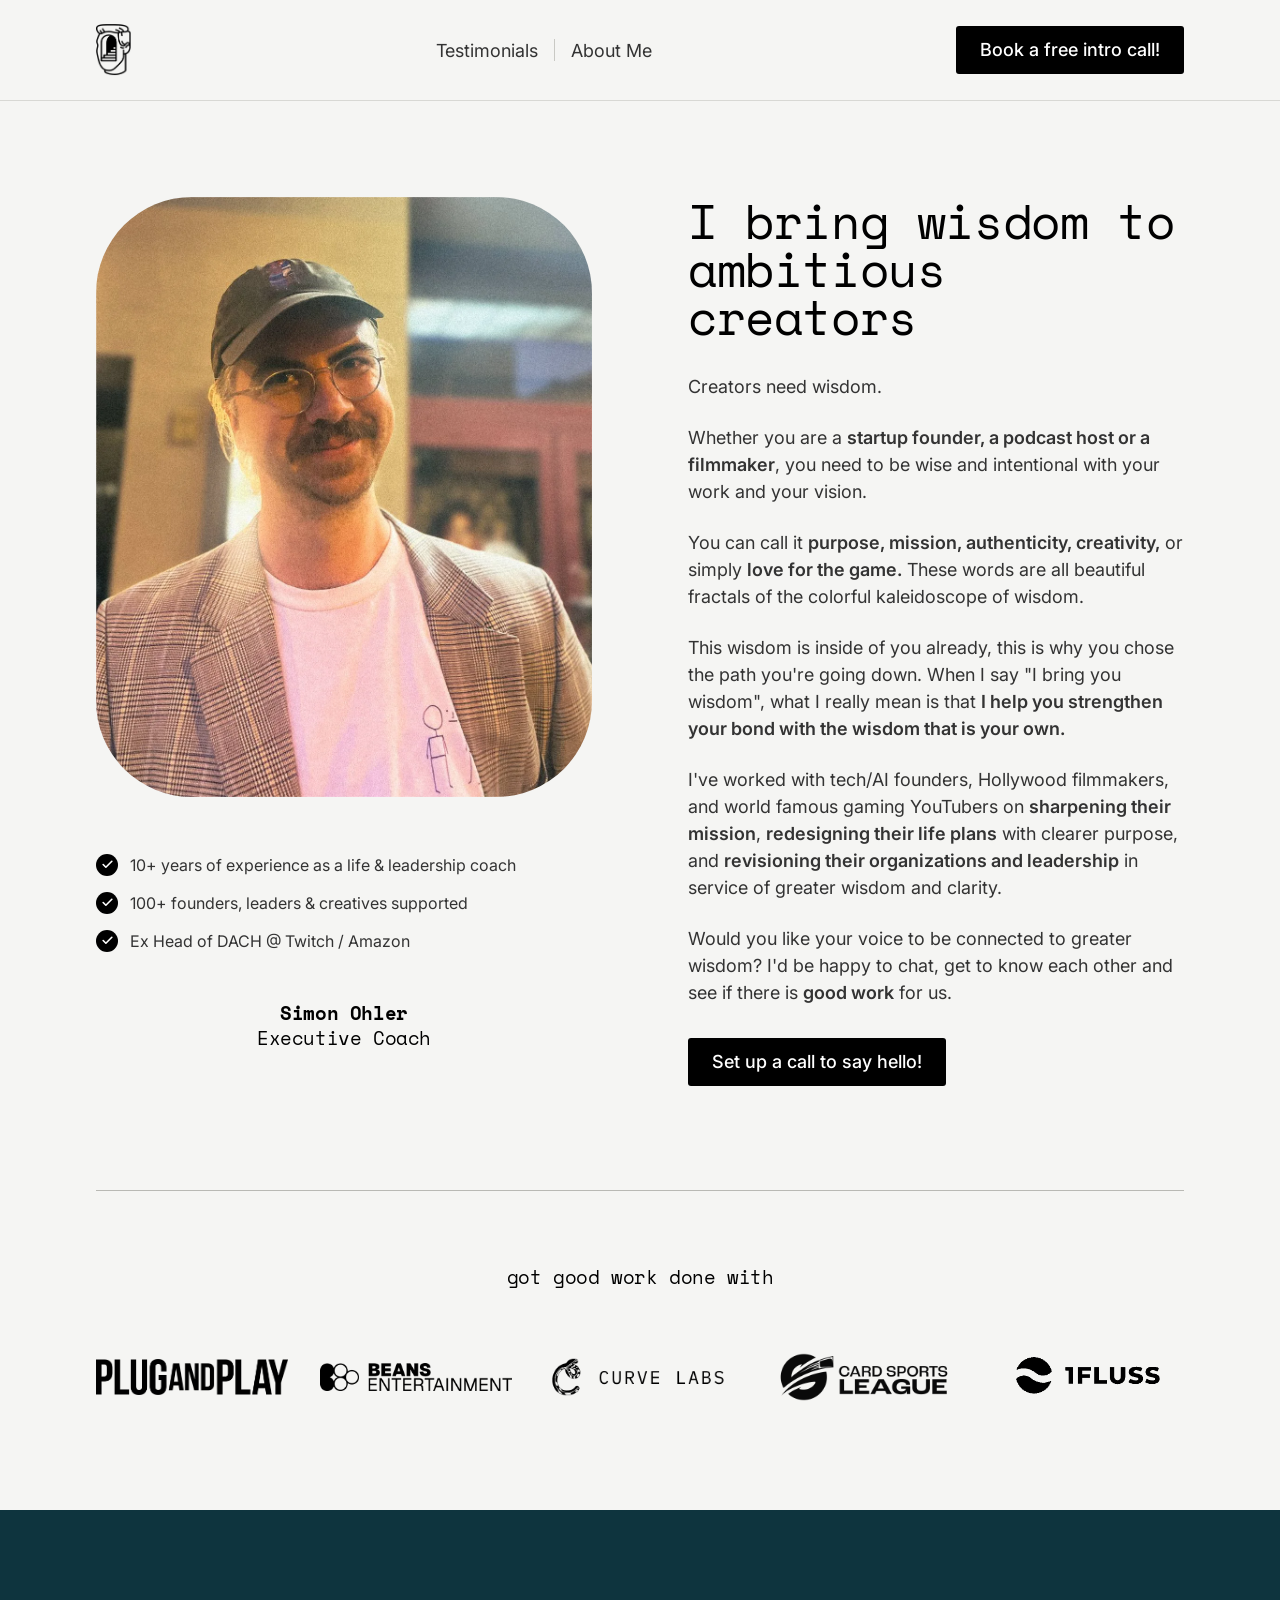
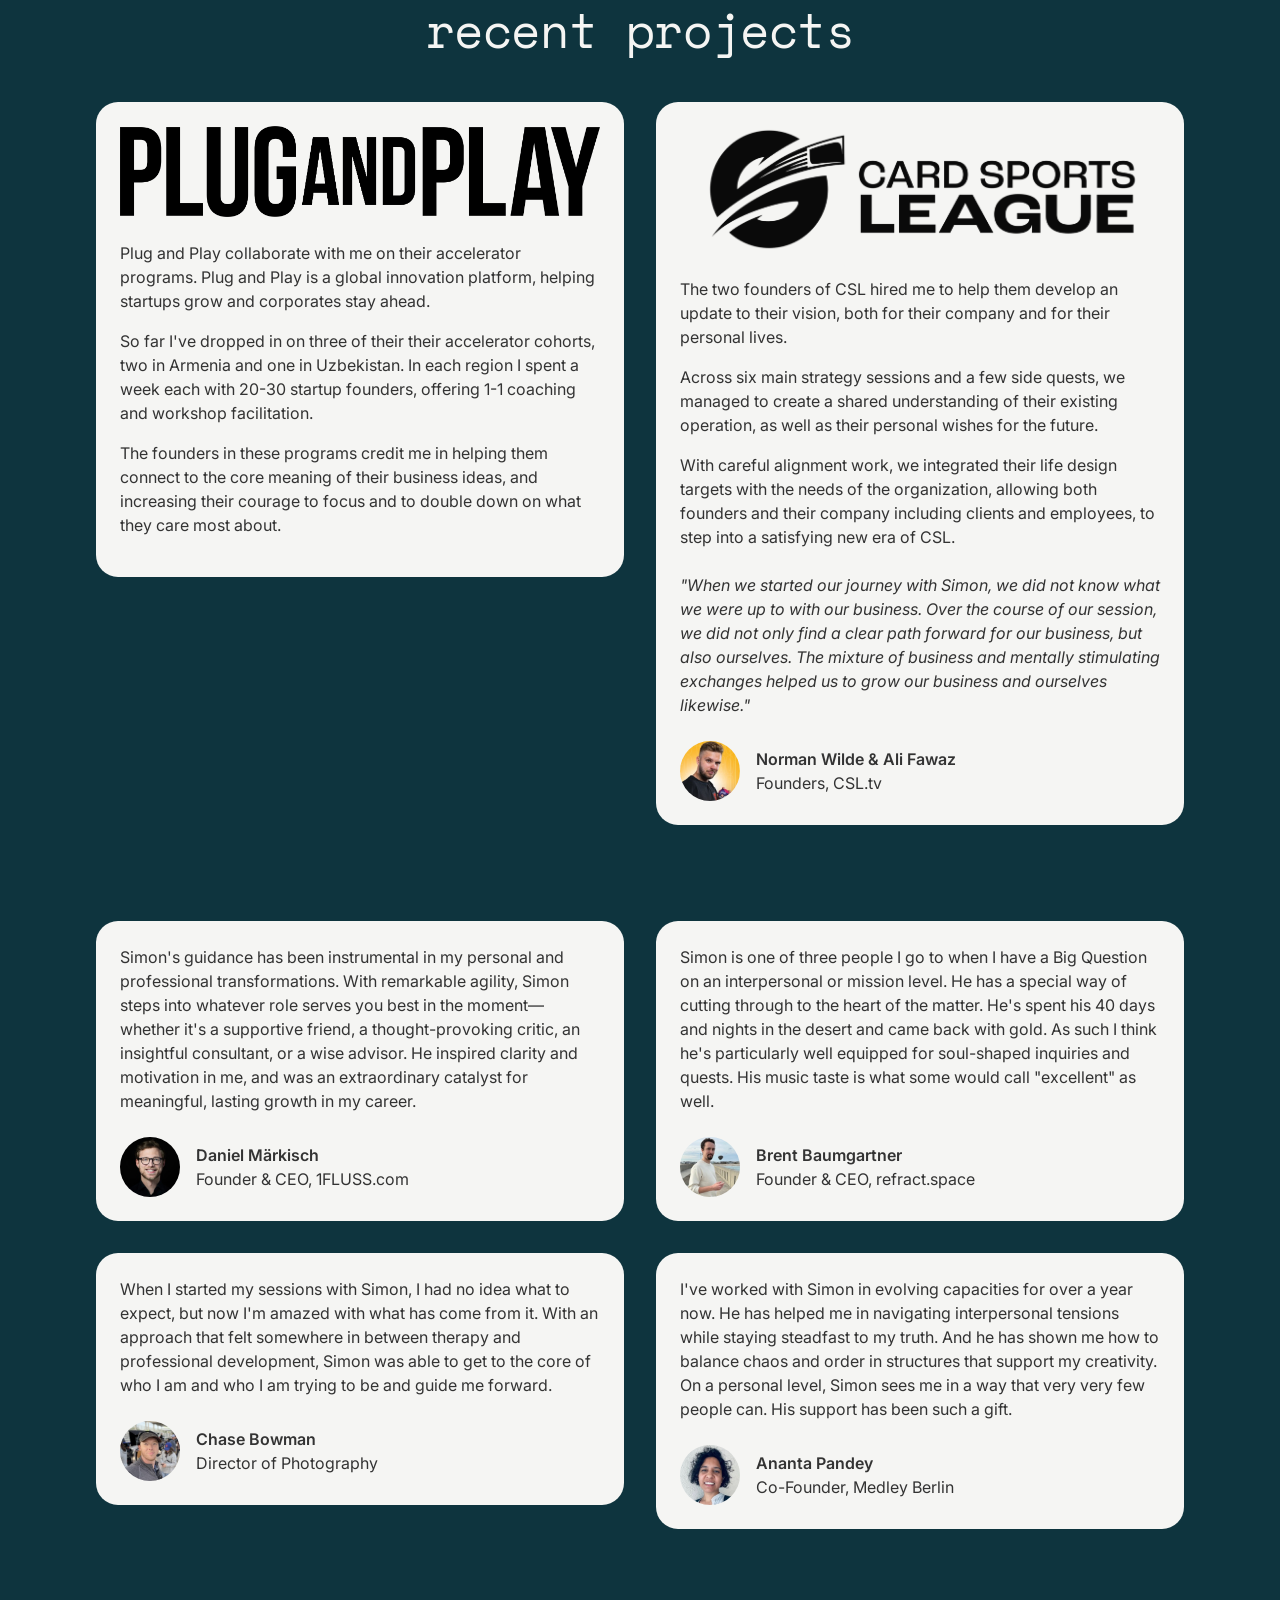
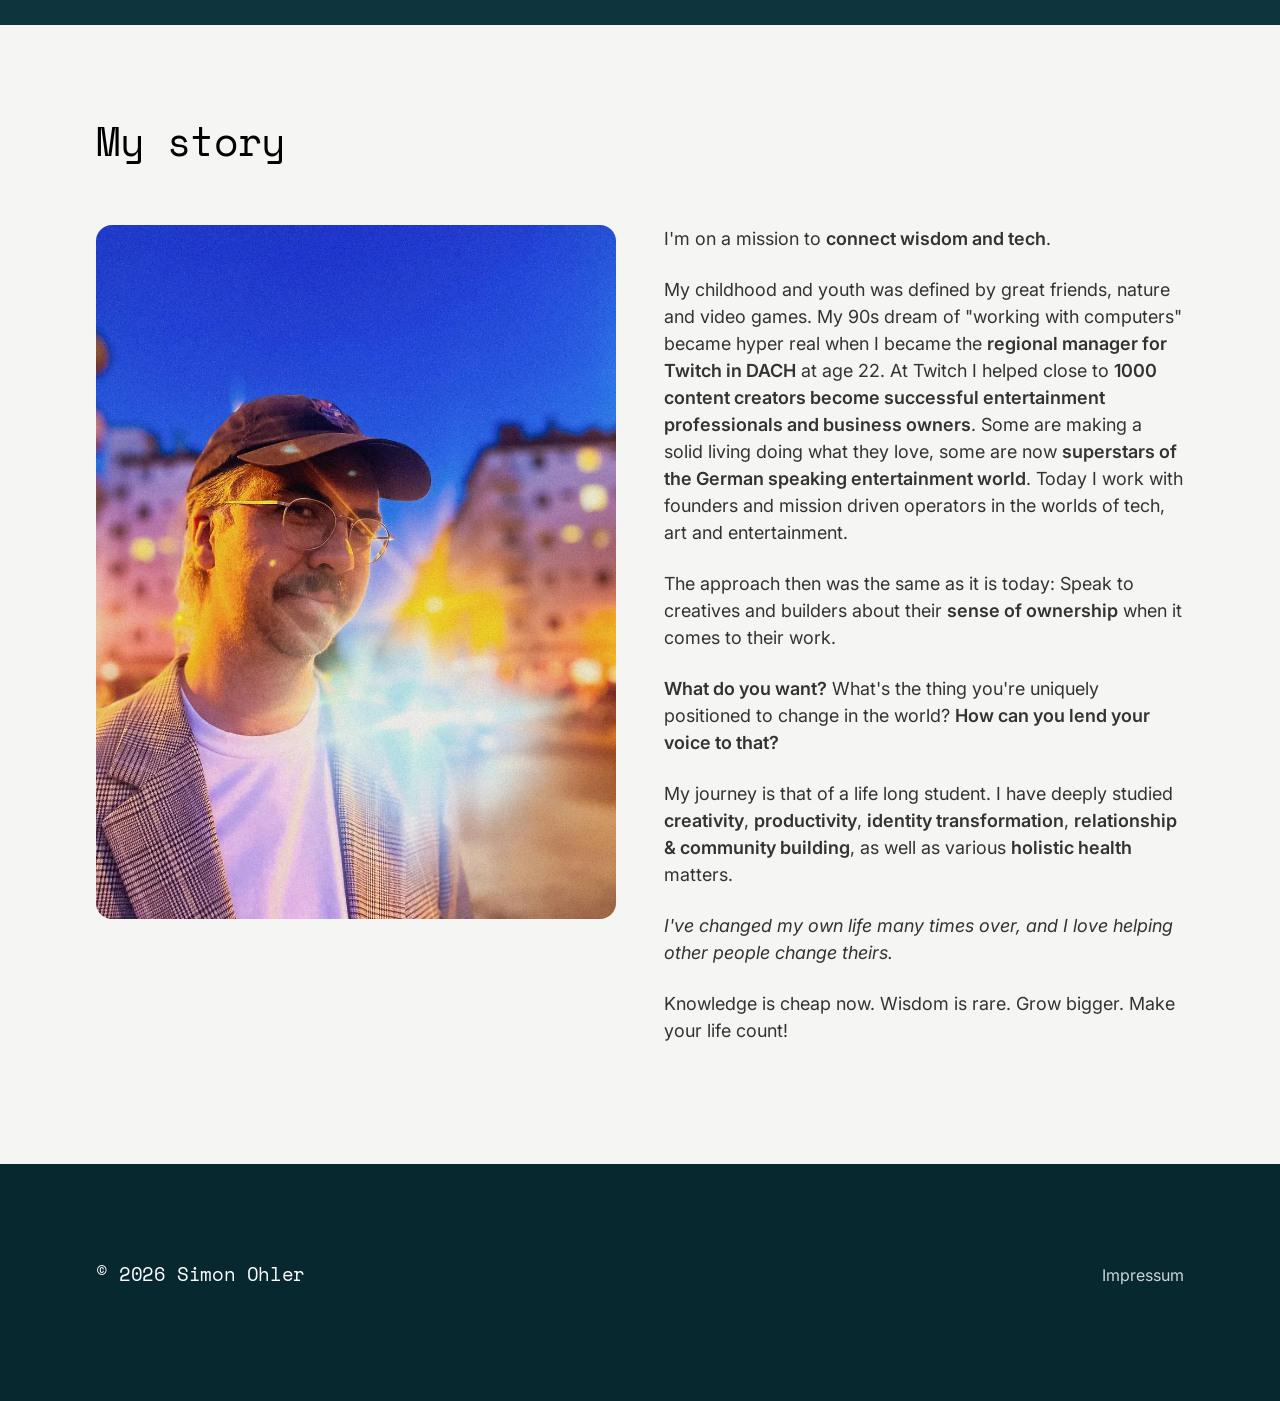
==== index.html @ 484db674 "Add Impressum page and subpage structure Impressum at /impressum/ with placeholders for the details " ====
<!DOCTYPE html>
<html lang="en">
<head>
<meta charset="utf-8">
<meta name="viewport" content="width=device-width, initial-scale=1">
<title>Simon Ohler — Executive Coach</title>
<meta name="description" content="I bring wisdom to ambitious creators. Executive coaching for founders, leaders and creatives.">
<link rel="icon" type="image/png" href="assets/favicon.png">
<meta property="og:type" content="website">
<meta property="og:url" content="https://ohler.coach">
<meta property="og:title" content="Simon Ohler — Executive Coach">
<meta property="og:description" content="I bring wisdom to ambitious creators.">
<meta property="og:image" content="https://ohler.coach/assets/hero-simon.webp">
<link rel="preconnect" href="https://fonts.googleapis.com">
<link rel="preconnect" href="https://fonts.gstatic.com" crossorigin>
<link href="https://fonts.googleapis.com/css2?family=Inter:wght@400;500;600&family=Space+Mono:wght@400;700&display=swap" rel="stylesheet">
<link rel="stylesheet" href="styles.css">
</head>
<body>

<header class="nav">
  <div class="container nav-inner">
    <a class="nav-logo" href="#top"><img src="assets/logo.png" alt="Simon Ohler"></a>
    <nav class="nav-links">
      <a href="#testimonials">Testimonials</a>
      <span class="nav-sep"></span>
      <a href="#about">About Me</a>
    </nav>
    <a class="btn" href="https://cal.com/simonohler/hello">Book a free intro call!</a>
  </div>
</header>

<main id="top">

  <!-- HERO -->
  <section class="hero">
    <div class="container hero-grid">

      <div class="hero-left">
        <img class="hero-portrait" src="assets/hero-simon.webp" alt="Simon Ohler" width="496" height="600">
        <ul class="checklist">
          <li>10+ years of experience as a life &amp; leadership coach</li>
          <li>100+ founders, leaders &amp; creatives supported</li>
          <li>Ex Head of DACH @ Twitch / Amazon</li>
        </ul>
        <p class="hero-name"><strong>Simon Ohler</strong><br>Executive Coach</p>
      </div>

      <div class="hero-right">
        <h1>I bring wisdom to ambitious creators</h1>
        <p>Creators need wisdom.</p>
        <p>Whether you are a <strong>startup founder, a podcast host or a filmmaker</strong>, you need to be wise and intentional with your work and your vision.</p>
        <p>You can call it <strong>purpose, mission, authenticity, creativity,</strong> or simply <strong>love for the game.</strong> These words are all beautiful fractals of the colorful kaleidoscope of wisdom.</p>
        <p>This wisdom is inside of you already, this is why you chose the path you're going down. When I say "I bring you wisdom", what I really mean is that <strong>I help you strengthen your bond with the wisdom that is your own.</strong></p>
        <p>I've worked with tech/AI founders, Hollywood filmmakers, and world famous gaming YouTubers on <strong>sharpening their mission</strong>, <strong>redesigning their life plans</strong> with clearer purpose, and <strong>revisioning their organizations and leadership</strong> in service of greater wisdom and clarity.</p>
        <p>Would you like your voice to be connected to greater wisdom? I'd be happy to chat, get to know each other and see if there is <strong>good work</strong> for us.</p>
        <p class="hero-cta"><a class="btn" href="https://cal.com/simonohler/hello">Set up a call to say hello!</a></p>
      </div>

    </div>
  </section>

  <!-- CLIENT LOGOS -->
  <section class="logos">
    <div class="container">
      <hr class="rule">
      <p class="logos-label">got good work done with</p>
      <div class="logo-row">
        <a href="https://www.plugandplaytechcenter.com/"><img src="assets/logo-plugandplay.png" alt="Plug and Play"></a>
        <a href="https://beans.de/"><img src="assets/logo-beans.png" alt="Beans Entertainment"></a>
        <a href="https://www.curvelabs.eu/"><img src="assets/logo-curvelabs.png" alt="Curve Labs"></a>
        <a href="https://www.csl.tv/"><img src="assets/logo-csl.png" alt="Card Sports League"></a>
        <a href="https://www.1fluss.com/"><img src="assets/logo-1fluss.png" alt="1FLUSS"></a>
      </div>
    </div>
  </section>

  <!-- RECENT PROJECTS -->
  <section class="dark projects">
    <div class="container">
      <h2 class="dark-heading">recent projects</h2>
      <div class="grid-2">

        <article class="card">
          <img class="card-logo" src="assets/logo-plugandplay.png" alt="Plug and Play">
          <p>Plug and Play collaborate with me on their accelerator programs. Plug and Play is a global innovation platform, helping startups grow and corporates stay ahead.</p>
          <p>So far I've dropped in on three of their their accelerator cohorts, two in Armenia and one in Uzbekistan. In each region I spent a week each with 20-30 startup founders, offering 1-1 coaching and workshop facilitation.</p>
          <p>The founders in these programs credit me in helping them connect to the core meaning of their business ideas, and increasing their courage to focus and to double down on what they care most about.</p>
        </article>

        <article class="card">
          <img class="card-logo" src="assets/project-csl.png" alt="Card Sports League">
          <p>The two founders of CSL hired me to help them develop an update to their vision, both for their company and for their personal lives.</p>
          <p>Across six main strategy sessions and a few side quests, we managed to create a shared understanding of their existing operation, as well as their personal wishes for the future.</p>
          <p>With careful alignment work, we integrated their life design targets with the needs of the organization, allowing both founders and their company including clients and employees, to step into a satisfying new era of CSL.</p>
          <p class="quote">"When we started our journey with Simon, we did not know what we were up to with our business. Over the course of our session, we did not only find a clear path forward for our business, but also ourselves. The mixture of business and mentally stimulating exchanges helped us to grow our business and ourselves likewise."</p>
          <div class="person">
            <img src="assets/avatar-csl.jpg" alt="">
            <p><strong>Norman Wilde &amp; Ali Fawaz</strong><br>Founders, CSL.tv</p>
          </div>
        </article>

      </div>
    </div>
  </section>

  <!-- TESTIMONIALS -->
  <section class="dark testimonials" id="testimonials">
    <div class="container">
      <div class="grid-2">

        <article class="card">
          <p>Simon's guidance has been instrumental in my personal and professional transformations. With remarkable agility, Simon steps into whatever role serves you best in the moment—whether it's a supportive friend, a thought-provoking critic, an insightful consultant, or a wise advisor. He inspired clarity and motivation in me, and was an extraordinary catalyst for meaningful, lasting growth in my career.</p>
          <div class="person">
            <img src="assets/avatar-daniel.jpg" alt="">
            <p><strong>Daniel Märkisch</strong><br>Founder &amp; CEO, 1FLUSS.com</p>
          </div>
        </article>

        <article class="card">
          <p>Simon is one of three people I go to when I have a Big Question on an interpersonal or mission level. He has a special way of cutting through to the heart of the matter. He's spent his 40 days and nights in the desert and came back with gold. As such I think he's particularly well equipped for soul-shaped inquiries and quests. His music taste is what some would call "excellent" as well.</p>
          <div class="person">
            <img src="assets/avatar-brent.jpg" alt="">
            <p><strong>Brent Baumgartner</strong><br>Founder &amp; CEO, refract.space</p>
          </div>
        </article>

        <article class="card">
          <p>When I started my sessions with Simon, I had no idea what to expect, but now I'm amazed with what has come from it. With an approach that felt somewhere in between therapy and professional development, Simon was able to get to the core of who I am and who I am trying to be and guide me forward.</p>
          <div class="person">
            <img src="assets/avatar-chase.jpg" alt="">
            <p><strong>Chase Bowman</strong><br>Director of Photography</p>
          </div>
        </article>

        <article class="card">
          <p>I've worked with Simon in evolving capacities for over a year now. He has helped me in navigating interpersonal tensions while staying steadfast to my truth. And he has shown me how to balance chaos and order in structures that support my creativity. On a personal level, Simon sees me in a way that very very few people can. His support has been such a gift.</p>
          <div class="person">
            <img src="assets/avatar-ananta.jpg" alt="">
            <p><strong>Ananta Pandey</strong><br>Co-Founder, Medley Berlin</p>
          </div>
        </article>

      </div>
    </div>
  </section>

  <!-- MY STORY -->
  <section class="story" id="about">
    <div class="container">
      <h2 class="story-heading">My story</h2>
      <div class="story-grid">
        <img class="story-img" src="assets/story-simon.webp" alt="Simon Ohler" width="520" height="693">
        <div class="story-text">
          <p>I'm on a mission to <strong>connect wisdom and tech</strong>.</p>
          <p>My childhood and youth was defined by great friends, nature and video games. My 90s dream of "working with computers" became hyper real when I became the <strong>regional manager for Twitch in DACH</strong> at age 22. At Twitch I helped close to <strong>1000 content creators become successful entertainment professionals and business owners</strong>. Some are making a solid living doing what they love, some are now <strong>superstars of the German speaking entertainment world</strong>. Today I work with founders and mission driven operators in the worlds of tech, art and entertainment.</p>
          <p>The approach then was the same as it is today: Speak to creatives and builders about their <strong>sense of ownership</strong> when it comes to their work.</p>
          <p><strong>What do you want?</strong> What's the thing you're uniquely positioned to change in the world? <strong>How can you lend your voice to that?</strong></p>
          <p>My journey is that of a life long student. I have deeply studied <strong>creativity</strong>, <strong>productivity</strong>, <strong>identity transformation</strong>, <strong>relationship &amp; community building</strong>, as well as various <strong>holistic health</strong> matters.</p>
          <p><em>I've changed my own life many times over, and I love helping other people change theirs.</em></p>
          <p>Knowledge is cheap now. Wisdom is rare. Grow bigger. Make your life count!</p>
        </div>
      </div>
    </div>
  </section>

</main>

<footer class="footer">
  <div class="container footer-inner">
    <p>© 2026 Simon Ohler</p>
    <nav class="footer-links">
      <a href="impressum/">Impressum</a>
    </nav>
  </div>
</footer>

</body>
</html>
---- styles.css ----
:root {
  --bg:        #f5f5f3;
  --dark:      #0e343e;
  --darker:    #082830;
  --ink:       #333333;
  --black:     #000000;
  --mono:      "Space Mono", ui-monospace, monospace;
  --sans:      Inter, ui-sans-serif, system-ui, sans-serif;
  --container: 1152px;
  --gutter:    32px;
}

*, *::before, *::after { box-sizing: border-box; }

html { scroll-behavior: smooth; }

body {
  margin: 0;
  background: var(--bg);
  color: var(--ink);
  font-family: var(--sans);
  font-size: 18px;
  line-height: 1.5;
  -webkit-font-smoothing: antialiased;
}

img { max-width: 100%; display: block; }
p { margin: 0 0 16px; }
p:last-child { margin-bottom: 0; }
strong { font-weight: 600; color: inherit; }

.container {
  max-width: var(--container);
  margin: 0 auto;
  padding: 0 var(--gutter);
}

/* ---------- buttons ---------- */

.btn {
  display: inline-flex;
  align-items: center;
  justify-content: center;
  min-height: 48px;
  padding: 2px 24px;
  background: var(--black);
  color: #fff;
  font-family: var(--sans);
  font-size: 18px;
  font-weight: 500;
  line-height: 1.2;
  text-decoration: none;
  border-radius: 3px;
  transition: opacity .15s ease;
}
.btn:hover { opacity: .85; }

/* ---------- nav ---------- */

.nav {
  background: var(--bg);
  border-bottom: 1px solid #d8d8d4;
}
.nav-inner {
  display: flex;
  align-items: center;
  justify-content: space-between;
  gap: 24px;
  padding-top: 24px;
  padding-bottom: 24px;
}
.nav-logo img { width: 35px; height: auto; }

.nav-links {
  display: flex;
  align-items: center;
  gap: 16px;
  margin-left: auto;
}
.nav-links a {
  color: var(--ink);
  font-size: 18px;
  text-decoration: none;
}
.nav-links a:hover { text-decoration: underline; }
.nav-sep {
  width: 1px;
  height: 22px;
  background: #c9c9c4;
}
.nav-inner > .btn { margin-left: auto; }

/* ---------- hero ---------- */

.hero { padding: 96px 0 80px; }

.hero-grid {
  display: grid;
  grid-template-columns: 1fr 1fr;
  gap: 96px;
  align-items: start;
}

.hero-portrait {
  width: 100%;
  max-width: 496px;
  height: auto;
  border-radius: 96px;
}

.checklist {
  list-style: none;
  margin: 56px 0 0;
  padding: 0;
}
.checklist li {
  position: relative;
  padding-left: 34px;
  margin-bottom: 14px;
  font-size: 16px;
  color: var(--ink);
}
.checklist li::before {
  content: "";
  position: absolute;
  left: 0;
  top: 1px;
  width: 22px;
  height: 22px;
  border-radius: 50%;
  background: var(--black) url("data:image/svg+xml;utf8,<svg xmlns='http://www.w3.org/2000/svg' viewBox='0 0 24 24' fill='none' stroke='white' stroke-width='3' stroke-linecap='round' stroke-linejoin='round'><polyline points='20 6 9 17 4 12'/></svg>") center / 13px no-repeat;
}

.hero-name {
  margin-top: 48px;
  text-align: center;
  font-family: var(--mono);
  font-size: 19px;
  letter-spacing: -0.4px;
  color: var(--black);
  line-height: 1.35;
}
.hero-name strong { font-weight: 700; }

.hero-right h1 {
  margin: 0 0 32px;
  font-family: var(--mono);
  font-weight: 400;
  font-size: 48px;
  line-height: 1;
  letter-spacing: -0.4px;
  color: var(--black);
}
.hero-right p { margin-bottom: 24px; }
.hero-cta { margin-top: 32px; }

/* ---------- client logos ---------- */

.logos { padding-bottom: 96px; }

.rule {
  border: 0;
  border-top: 1px solid #b9b9b4;
  margin: 0 0 72px;
}

.logos-label {
  text-align: center;
  font-family: var(--mono);
  font-size: 19px;
  letter-spacing: -0.4px;
  color: var(--black);
  margin-bottom: 48px;
}

.logo-row {
  display: flex;
  align-items: center;
  justify-content: space-between;
  gap: 32px;
  flex-wrap: wrap;
}
.logo-row a {
  flex: 1 1 0;
  max-width: 192px;
  display: flex;
  align-items: center;
  justify-content: center;
}
.logo-row img { width: 100%; height: auto; }

/* ---------- dark sections ---------- */

.dark { background: var(--dark); }
.projects { padding: 96px 0 48px; }
.testimonials { padding: 48px 0 96px; }

.dark-heading {
  margin: 0 0 48px;
  text-align: center;
  font-family: var(--mono);
  font-weight: 400;
  font-size: 48px;
  line-height: 1;
  letter-spacing: -0.4px;
  color: var(--bg);
}

.grid-2 {
  display: grid;
  grid-template-columns: 1fr 1fr;
  gap: 32px;
  align-items: start;
}

.card {
  background: var(--bg);
  border-radius: 22px;
  padding: 24px;
  font-size: 16px;
  color: var(--ink);
}
.card p { margin-bottom: 16px; }

.card-logo {
  width: 100%;
  height: auto;
  margin-bottom: 24px;
}

.quote {
  font-style: italic;
  margin-top: 24px;
}

.person {
  display: flex;
  align-items: center;
  gap: 16px;
  margin-top: 24px;
}
.person img {
  width: 60px;
  height: 60px;
  border-radius: 50%;
  object-fit: cover;
  flex: none;
}
.person p { margin: 0; font-size: 16px; line-height: 1.5; }

/* ---------- my story ---------- */

.story { padding: 96px 0; }

.story-heading {
  margin: 0 0 64px;
  font-family: var(--mono);
  font-weight: 400;
  font-size: 40px;
  line-height: 1;
  letter-spacing: -0.4px;
  color: var(--black);
}

.story-grid {
  display: grid;
  grid-template-columns: 1fr 1fr;
  gap: 48px;
  align-items: start;
}

.story-img {
  width: 100%;
  height: auto;
  border-radius: 16px;
}

.story-text p { margin-bottom: 24px; }

/* ---------- inner pages ---------- */

.page { padding: 96px 0 120px; }

.page-heading {
  margin: 0 0 48px;
  font-family: var(--mono);
  font-weight: 400;
  font-size: 40px;
  line-height: 1;
  letter-spacing: -0.4px;
  color: var(--black);
}

.prose { max-width: 720px; }
.prose h2 {
  margin: 48px 0 12px;
  font-family: var(--mono);
  font-weight: 700;
  font-size: 19px;
  letter-spacing: -0.4px;
  color: var(--black);
}
.prose p { margin-bottom: 16px; }
.prose a { color: var(--black); }

/* ---------- footer ---------- */

.footer {
  background: var(--darker);
  color: #fff;
  padding: 96px 0;
}
.footer p {
  font-family: var(--mono);
  font-size: 19px;
  letter-spacing: -0.4px;
}

.footer-inner {
  display: flex;
  align-items: baseline;
  justify-content: space-between;
  gap: 24px;
  flex-wrap: wrap;
}
.footer-links {
  display: flex;
  gap: 24px;
}
.footer-links a {
  color: #fff;
  font-size: 16px;
  text-decoration: none;
  opacity: .8;
}
.footer-links a:hover { opacity: 1; text-decoration: underline; }

/* ---------- responsive ---------- */

@media (max-width: 900px) {
  .hero-grid,
  .story-grid,
  .grid-2 { grid-template-columns: 1fr; gap: 48px; }

  .hero { padding: 56px 0; }
  .projects { padding: 64px 0 32px; }
  .testimonials { padding: 32px 0 64px; }
  .story { padding: 64px 0; }
  .logos { padding-bottom: 64px; }
  .footer { padding: 64px 0; }

  .hero-portrait { max-width: 440px; margin: 0 auto; }
  .story-img { max-width: 440px; margin: 0 auto; }
  .hero-right h1 { font-size: 40px; }
  .dark-heading { font-size: 36px; }
  .story-heading { font-size: 32px; margin-bottom: 40px; }
  .rule { margin-bottom: 48px; }

  .logo-row { justify-content: center; gap: 32px 40px; }
  .logo-row a { flex: 0 0 auto; width: 140px; }
}

@media (max-width: 620px) {
  :root { --gutter: 20px; }

  .nav-inner { flex-wrap: wrap; row-gap: 16px; }
  .nav-links { margin-left: 0; order: 3; }
  .nav-inner > .btn { width: auto; }

  .hero-right h1 { font-size: 32px; }
  .hero-portrait { border-radius: 48px; }
}
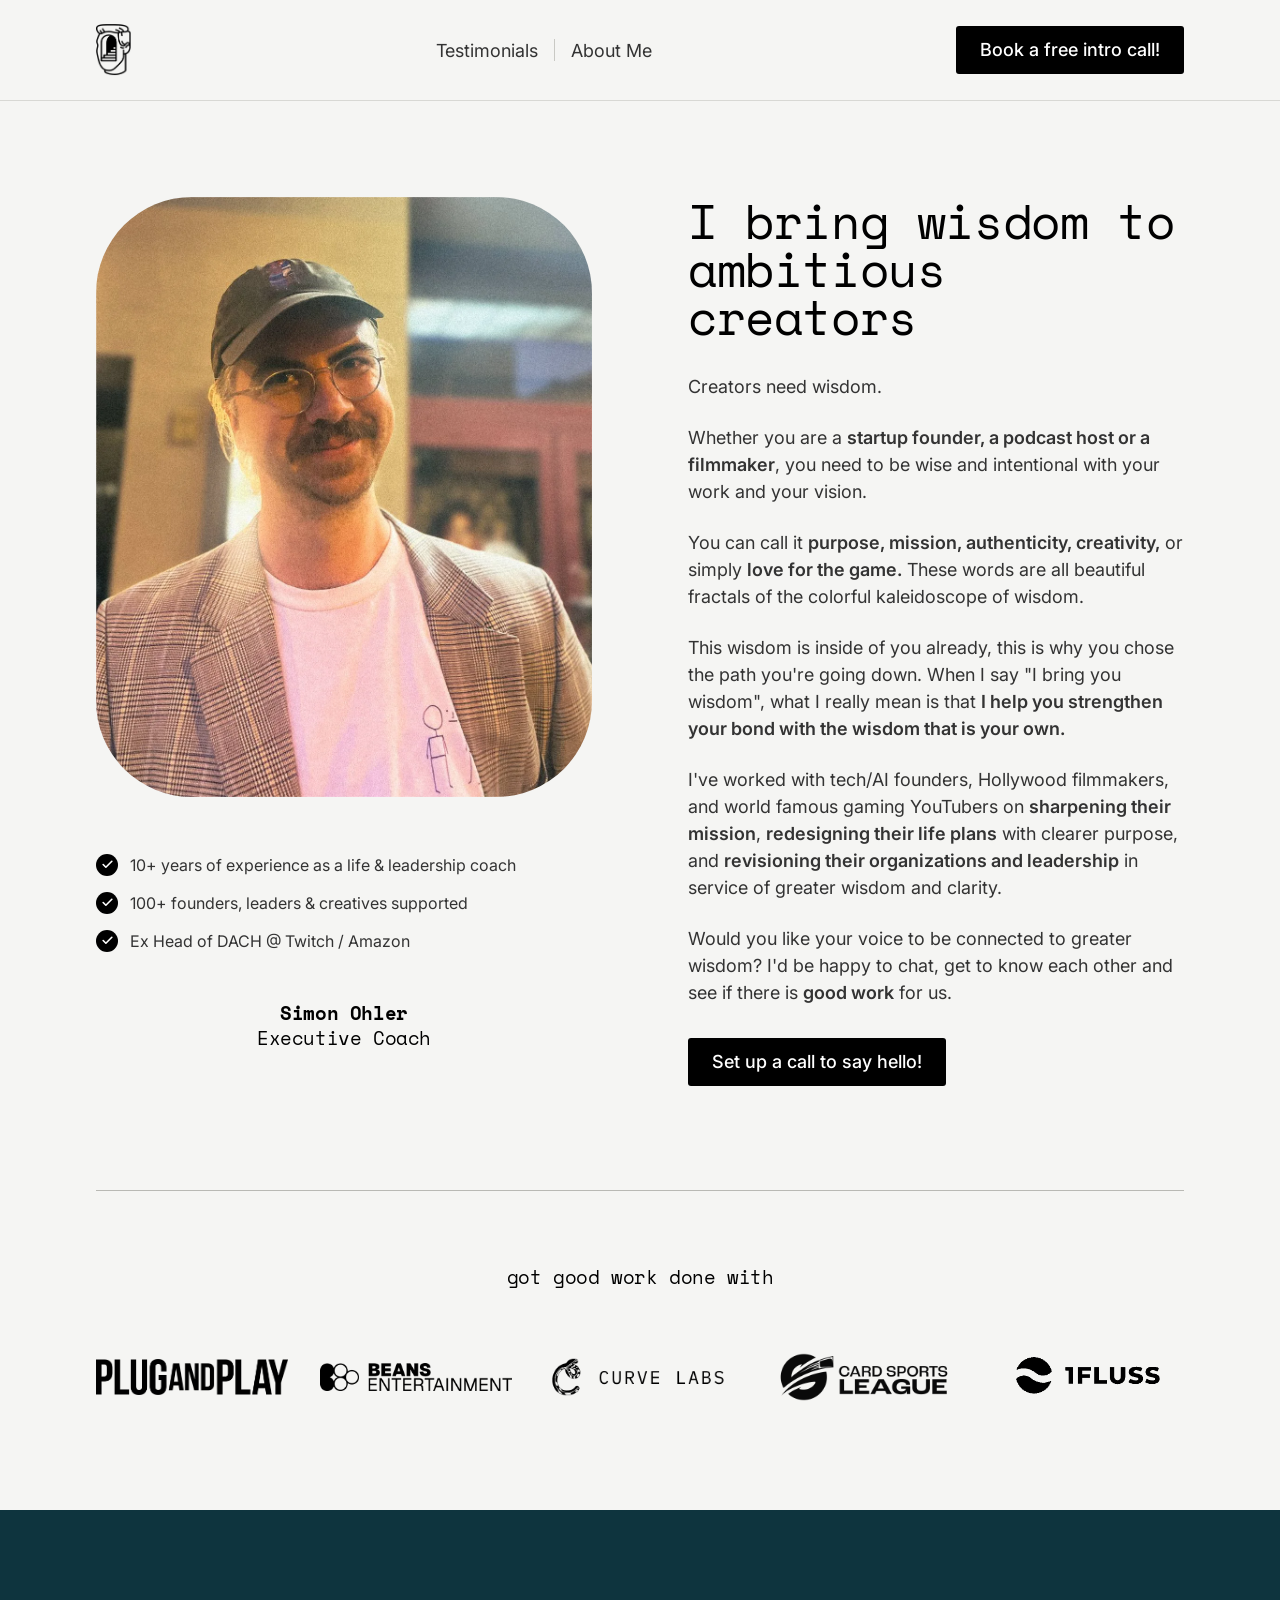
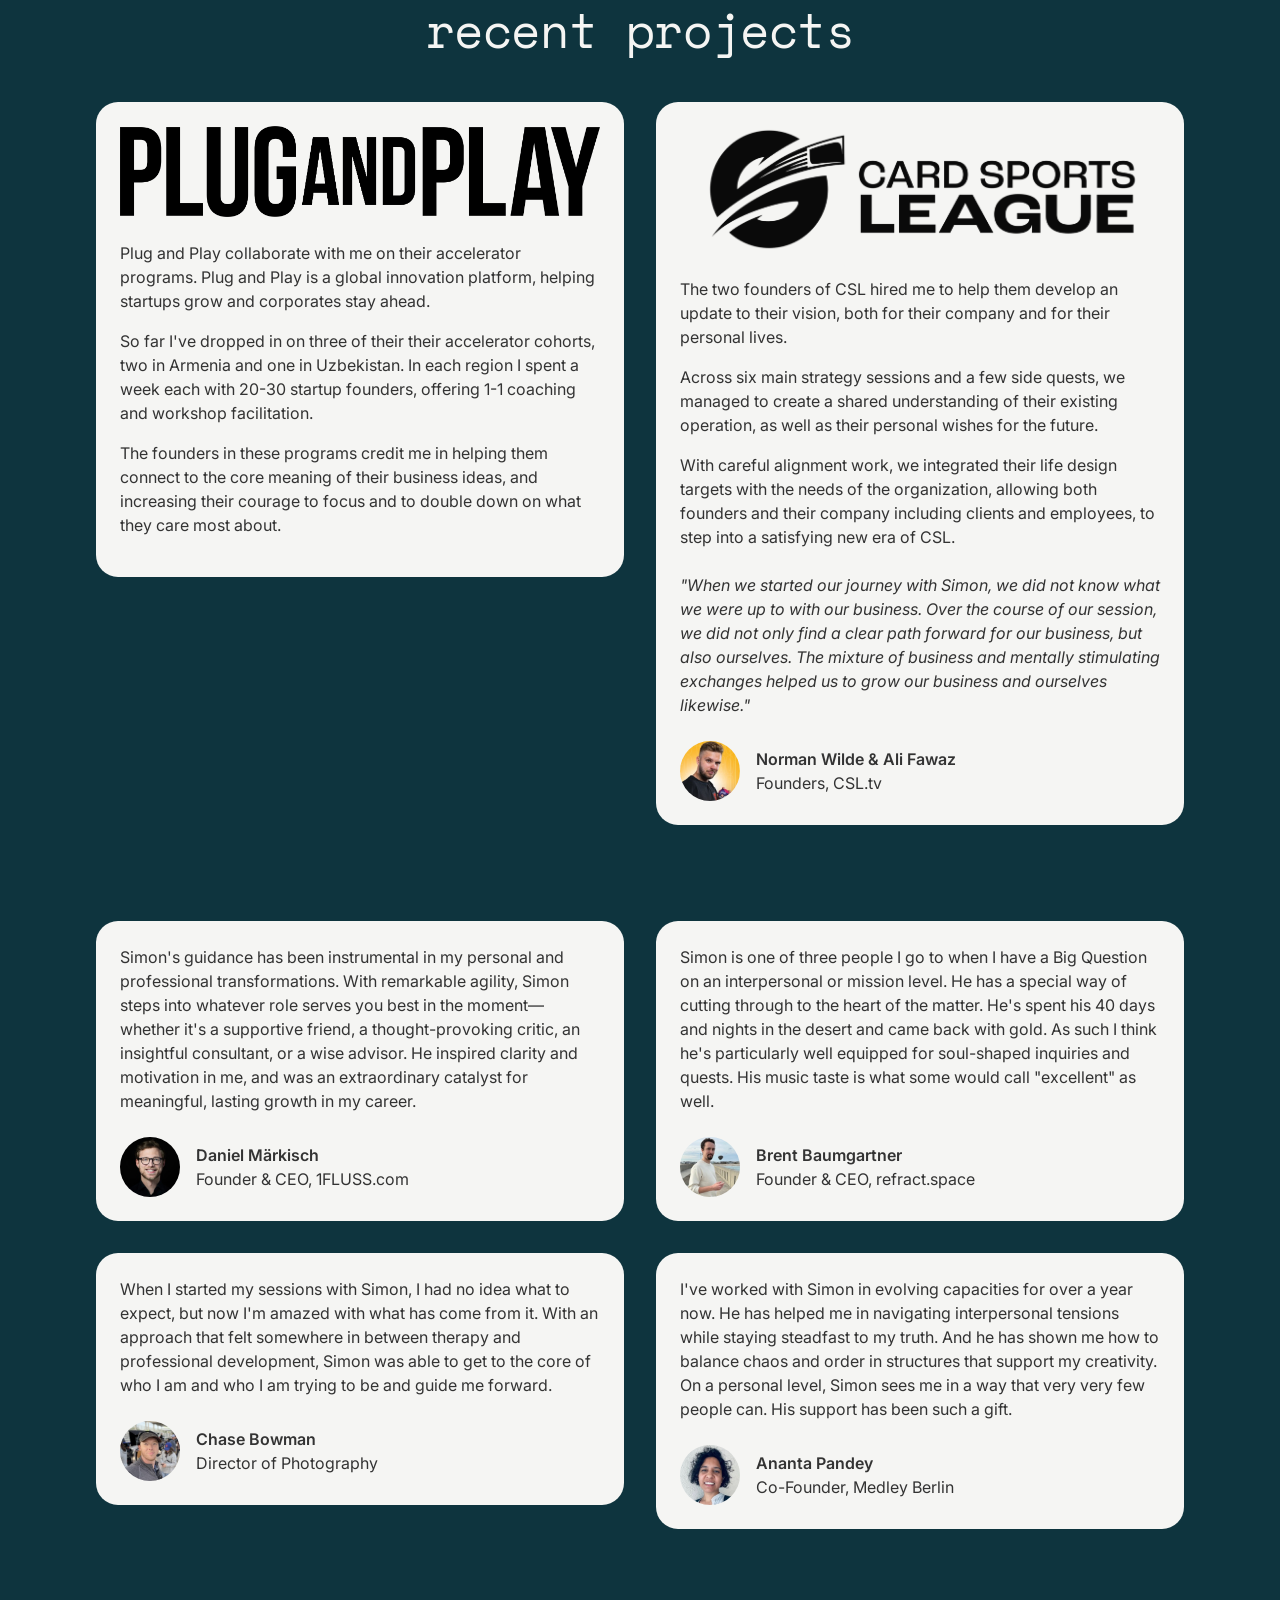
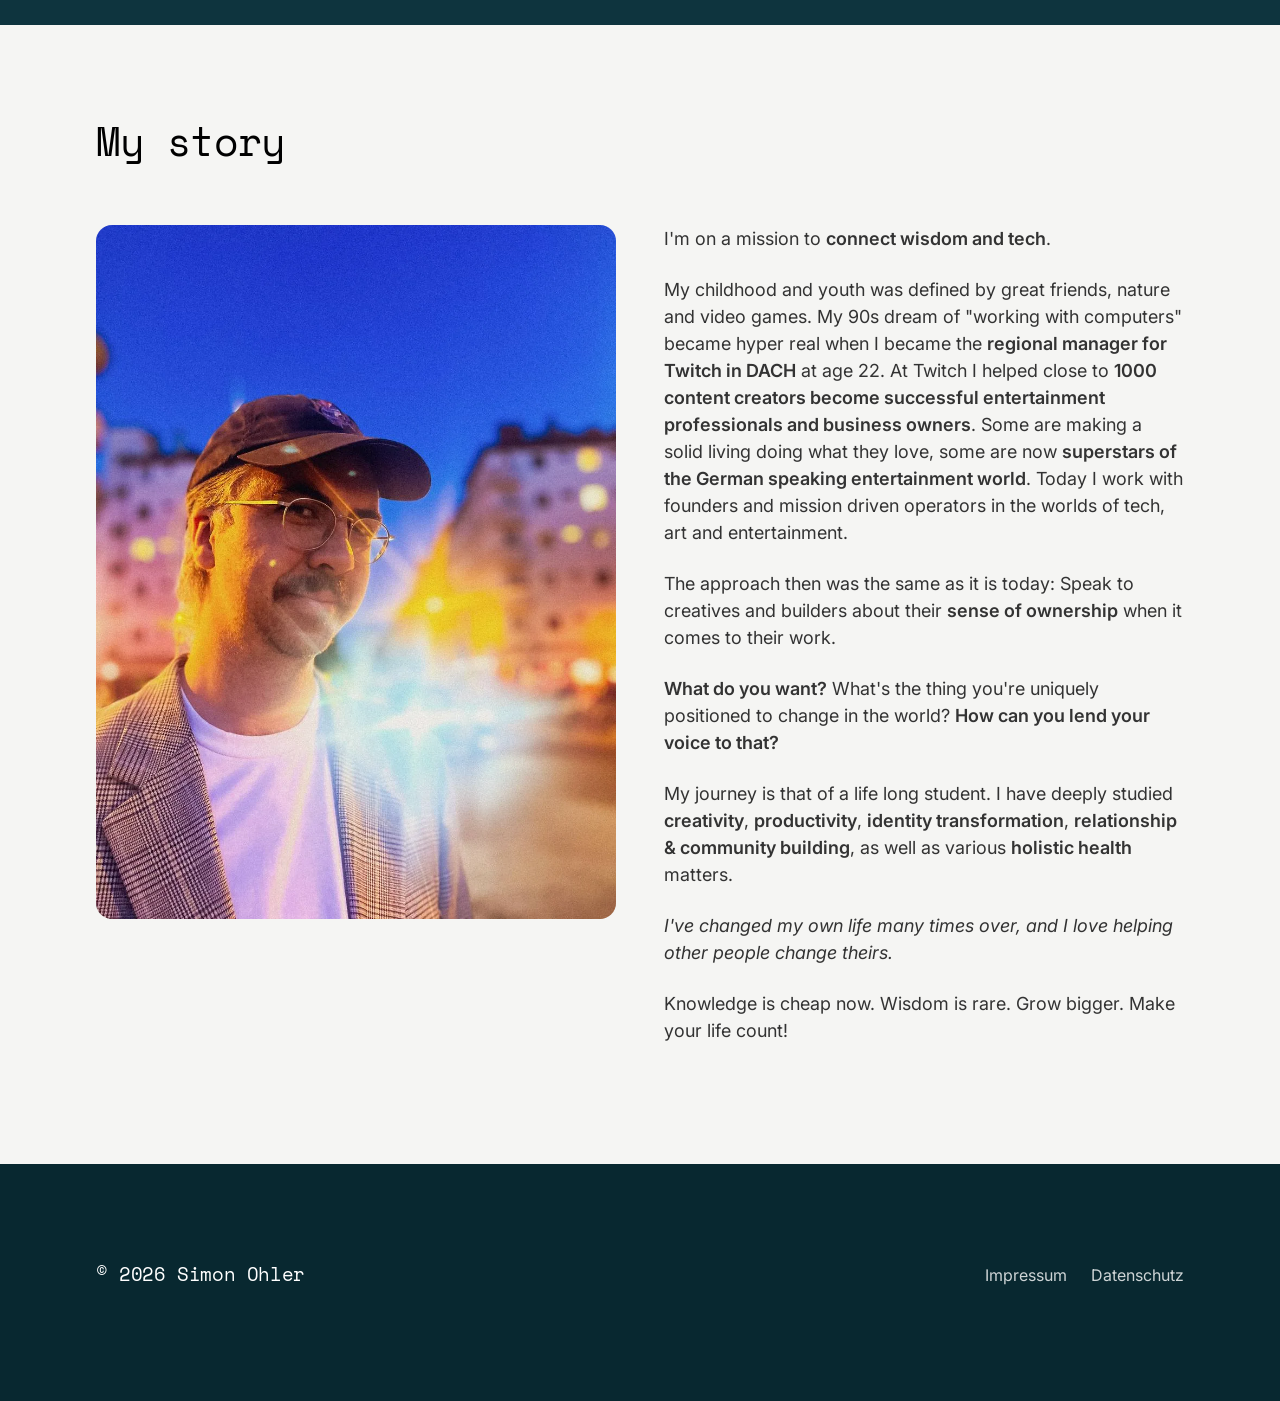
==== commit 78154c12: "Fill in Impressum details, add Datenschutzerklaerung Impressum: real address (Jessnerstr. 16, 10247 " ====
--- a/index.html
+++ b/index.html
@@ -171,6 +171,7 @@
     <p>© 2026 Simon Ohler</p>
     <nav class="footer-links">
       <a href="impressum/">Impressum</a>
+      <a href="datenschutz/">Datenschutz</a>
     </nav>
   </div>
 </footer>
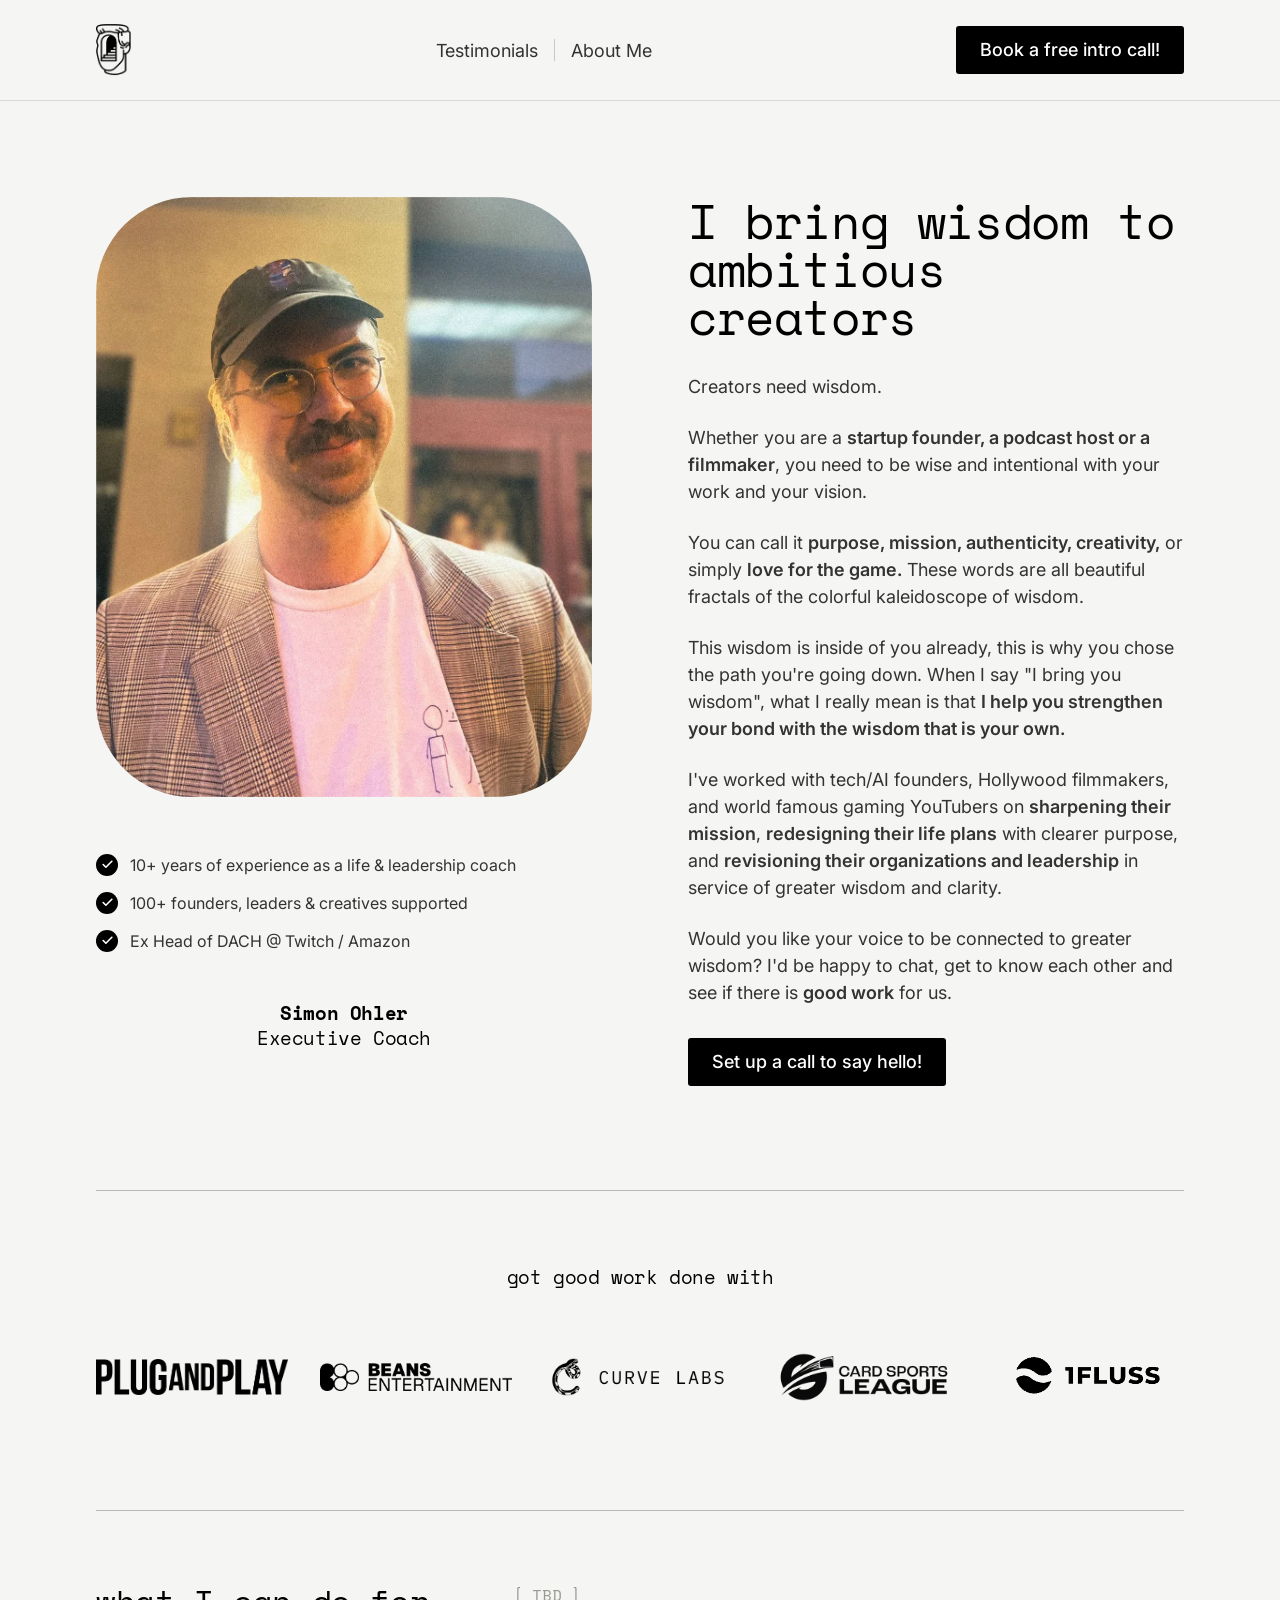
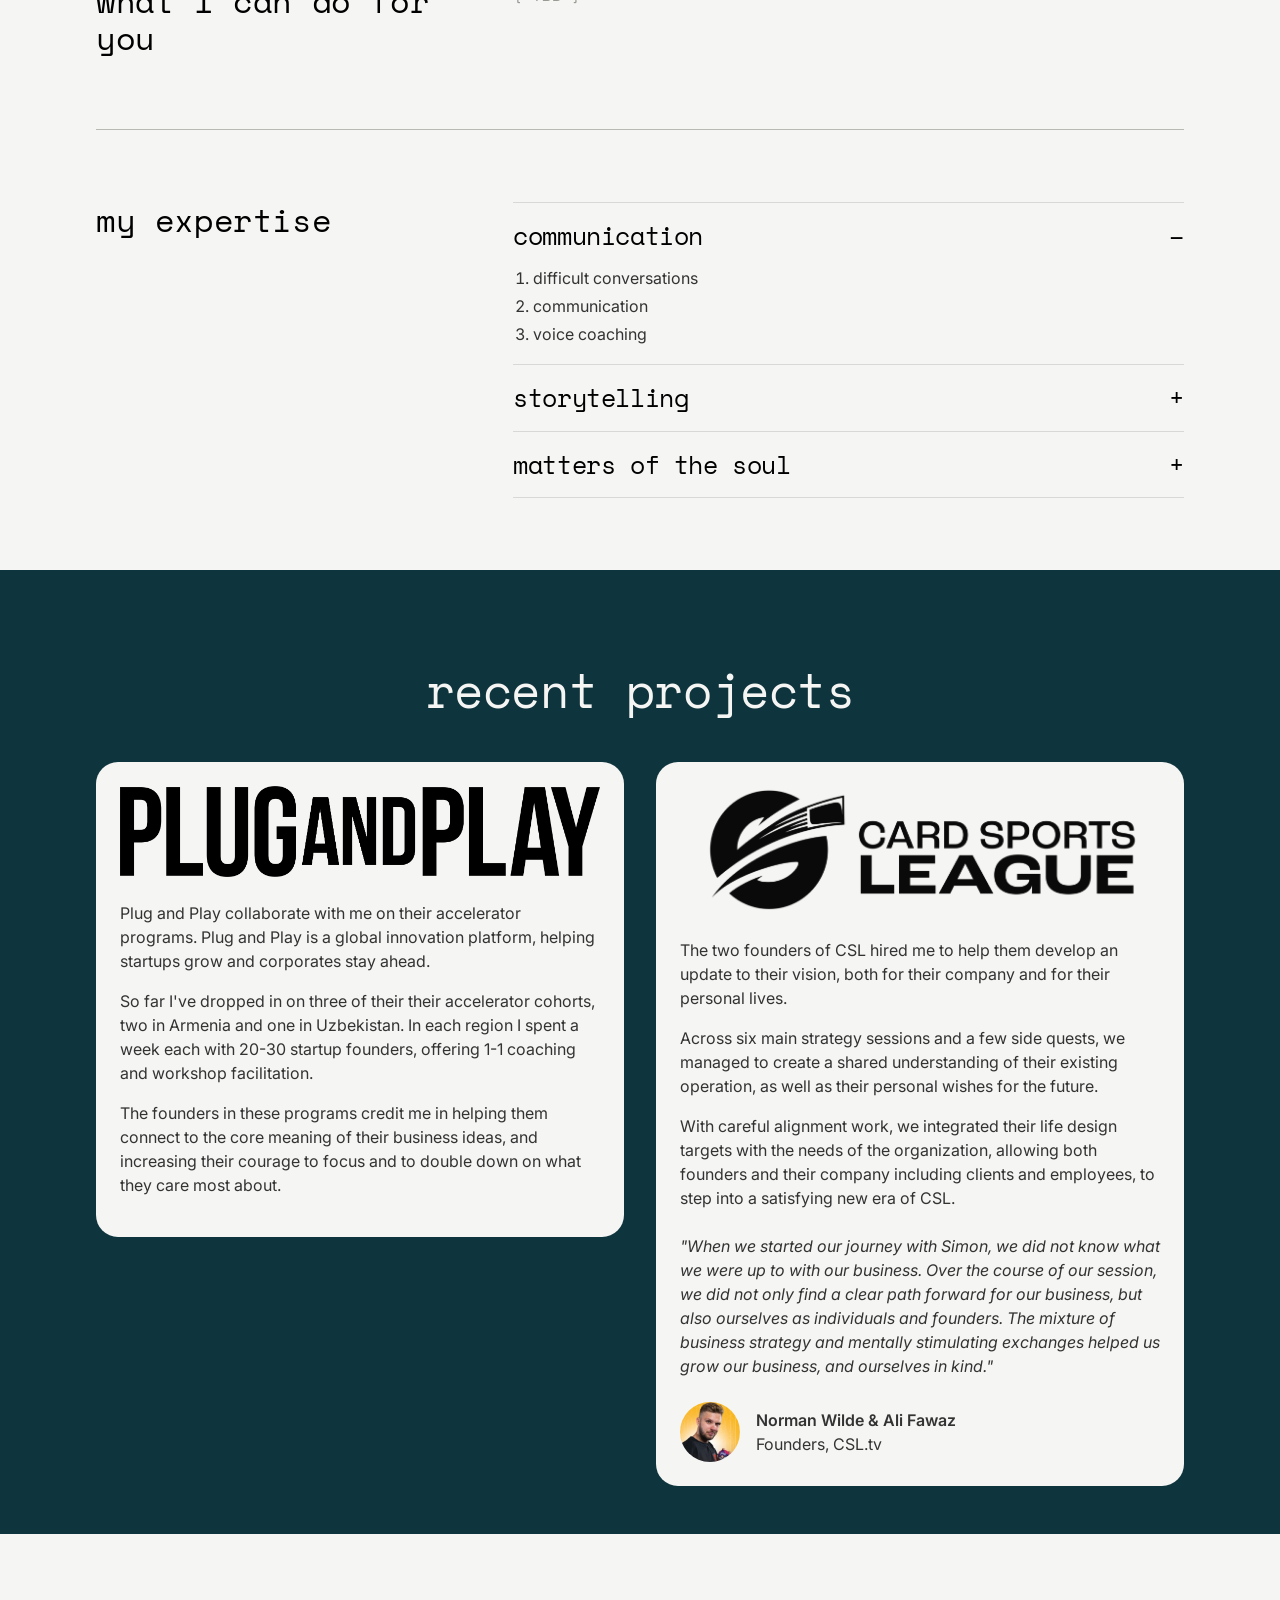
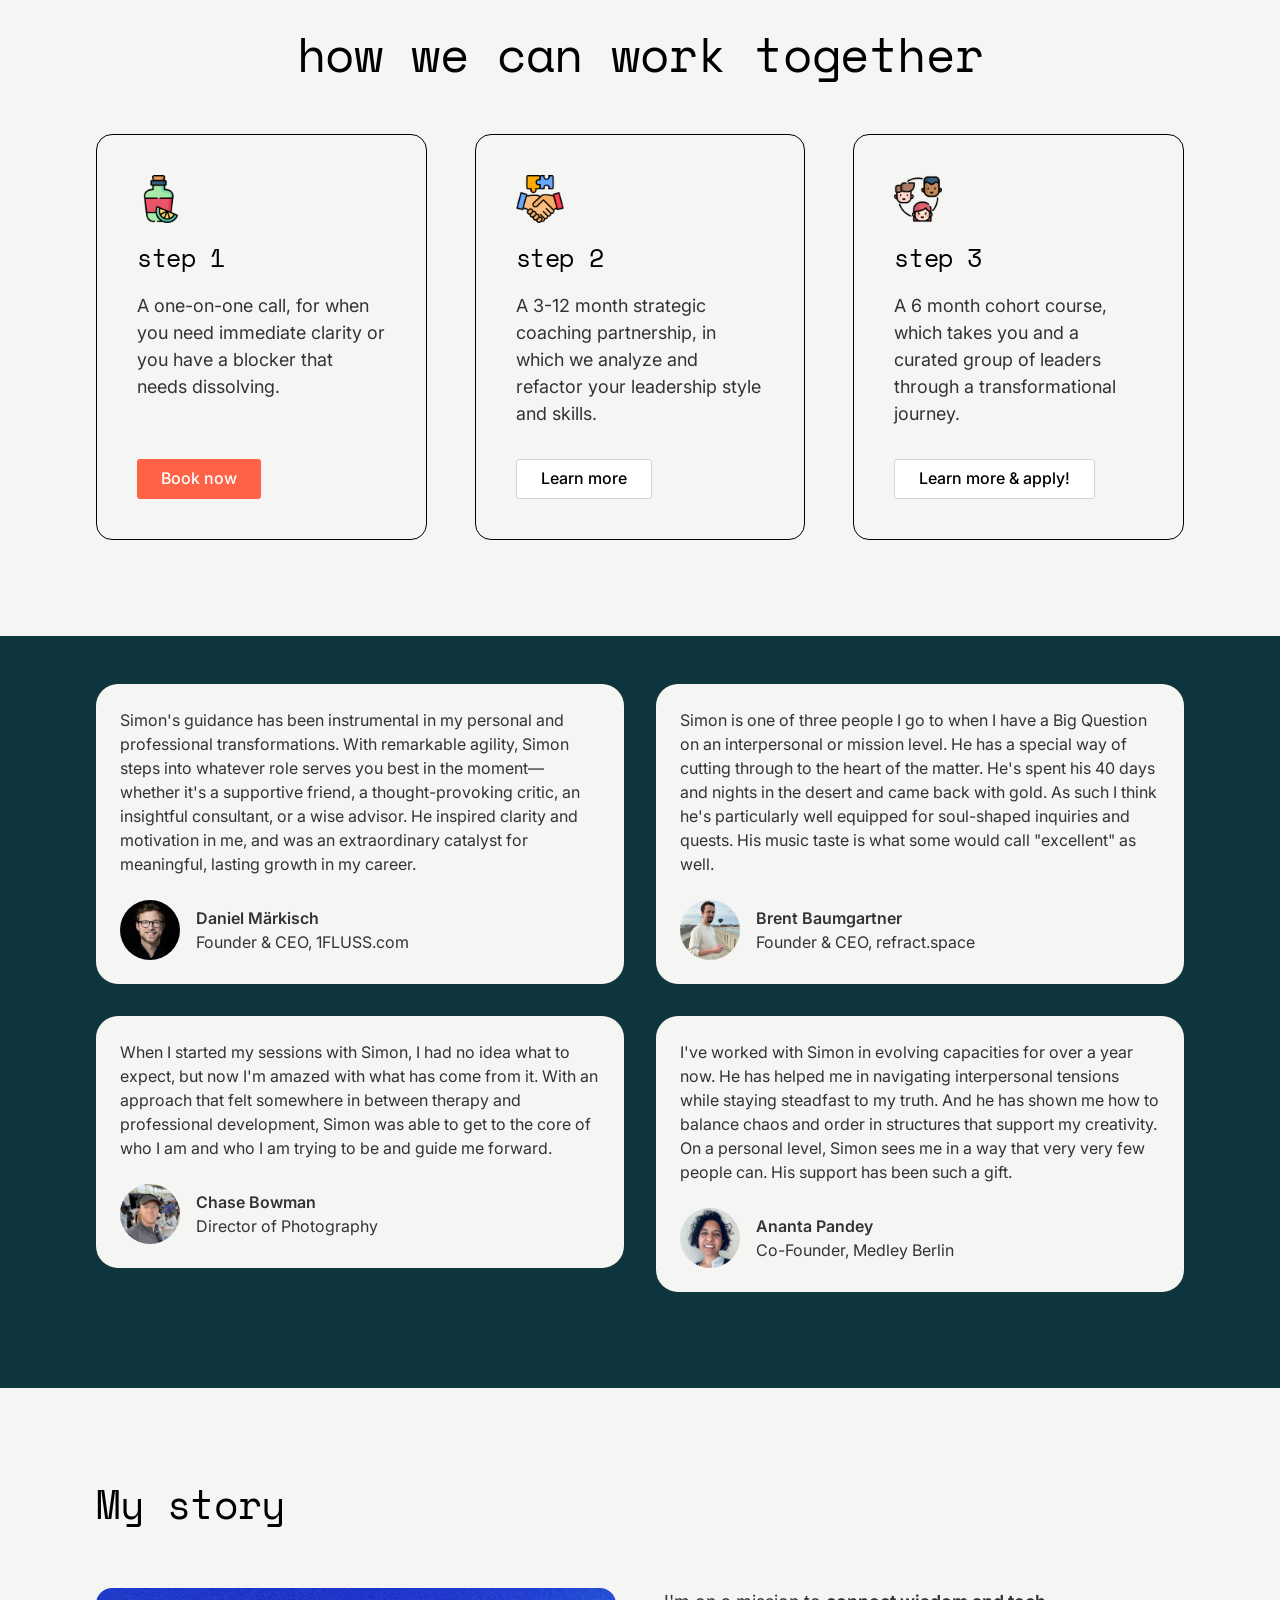
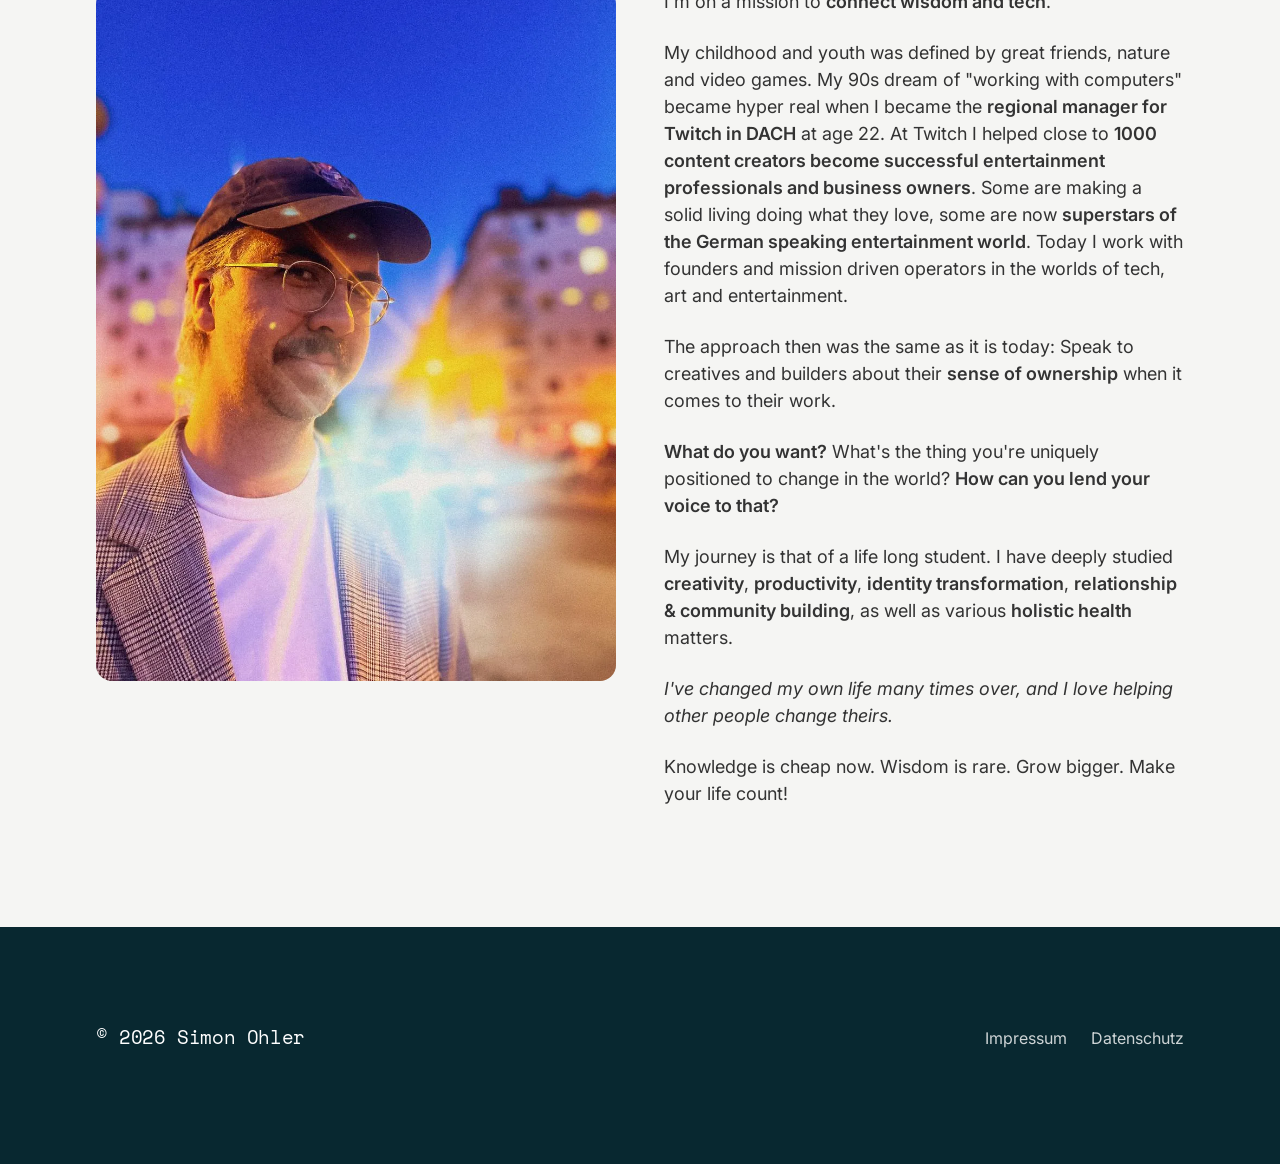
==== commit 6d952069: "Port the two sections MailerLite published after the first grab Simon published a draft with section" ====
--- a/index.html
+++ b/index.html
@@ -75,6 +75,57 @@
     </div>
   </section>
 
+  <!-- WHAT I CAN DO FOR YOU -->
+  <section class="split">
+    <div class="container">
+      <hr class="rule">
+      <div class="split-grid">
+        <h2 class="split-heading">what I can do for you</h2>
+        <div class="split-body">
+          <p class="tbd">[ TBD ]</p>
+        </div>
+      </div>
+    </div>
+  </section>
+
+  <!-- MY EXPERTISE -->
+  <section class="split">
+    <div class="container">
+      <hr class="rule">
+      <div class="split-grid">
+        <h2 class="split-heading">my expertise</h2>
+        <div class="split-body">
+
+          <details class="acc" open>
+            <summary>communication</summary>
+            <div class="acc-body">
+              <ol>
+                <li>difficult conversations</li>
+                <li>communication</li>
+                <li>voice coaching</li>
+              </ol>
+            </div>
+          </details>
+
+          <details class="acc">
+            <summary>storytelling</summary>
+            <div class="acc-body">
+              <p class="tbd">[ TBD ]</p>
+            </div>
+          </details>
+
+          <details class="acc">
+            <summary>matters of the soul</summary>
+            <div class="acc-body">
+              <p class="tbd">[ TBD ]</p>
+            </div>
+          </details>
+
+        </div>
+      </div>
+    </div>
+  </section>
+
   <!-- RECENT PROJECTS -->
   <section class="dark projects">
     <div class="container">
@@ -93,11 +144,42 @@
           <p>The two founders of CSL hired me to help them develop an update to their vision, both for their company and for their personal lives.</p>
           <p>Across six main strategy sessions and a few side quests, we managed to create a shared understanding of their existing operation, as well as their personal wishes for the future.</p>
           <p>With careful alignment work, we integrated their life design targets with the needs of the organization, allowing both founders and their company including clients and employees, to step into a satisfying new era of CSL.</p>
-          <p class="quote">"When we started our journey with Simon, we did not know what we were up to with our business. Over the course of our session, we did not only find a clear path forward for our business, but also ourselves. The mixture of business and mentally stimulating exchanges helped us to grow our business and ourselves likewise."</p>
+          <p class="quote">"When we started our journey with Simon, we did not know what we were up to with our business. Over the course of our session, we did not only find a clear path forward for our business, but also ourselves as individuals and founders. The mixture of business strategy and mentally stimulating exchanges helped us grow our business, and ourselves in kind."</p>
           <div class="person">
             <img src="assets/avatar-csl.jpg" alt="">
             <p><strong>Norman Wilde &amp; Ali Fawaz</strong><br>Founders, CSL.tv</p>
           </div>
+        </article>
+
+      </div>
+    </div>
+  </section>
+
+  <!-- HOW WE CAN WORK TOGETHER -->
+  <section class="steps">
+    <div class="container">
+      <h2 class="steps-heading">how we can work together</h2>
+      <div class="steps-grid">
+
+        <article class="step">
+          <img src="assets/step-1.png" alt="" width="48" height="48">
+          <h3>step 1</h3>
+          <p>A one-on-one call, for when you need immediate clarity or you have a blocker that needs dissolving.</p>
+          <a class="btn btn-accent" href="https://cal.com/simonohler/tonic">Book now</a>
+        </article>
+
+        <article class="step">
+          <img src="assets/step-2.png" alt="" width="48" height="48">
+          <h3>step 2</h3>
+          <p>A 3-12 month strategic coaching partnership, in which we analyze and refactor your leadership style and skills.</p>
+          <a class="btn btn-ghost" href="#">Learn more</a>
+        </article>
+
+        <article class="step">
+          <img src="assets/step-3.png" alt="" width="48" height="48">
+          <h3>step 3</h3>
+          <p>A 6 month cohort course, which takes you and a curated group of leaders through a transformational journey.</p>
+          <a class="btn btn-ghost" href="#">Learn more &amp; apply!</a>
         </article>
 
       </div>
--- a/styles.css
+++ b/styles.css
@@ -189,6 +189,134 @@
 }
 .logo-row img { width: 100%; height: auto; }
 
+/* ---------- split sections (label left, content right) ---------- */
+
+.split { padding-bottom: 72px; }
+.split .rule { margin-bottom: 72px; }
+
+.split-grid {
+  display: grid;
+  grid-template-columns: 1fr 1.75fr;
+  gap: 34px;
+  align-items: start;
+}
+
+.split-heading {
+  margin: 0;
+  font-family: var(--mono);
+  font-weight: 400;
+  font-size: 32px;
+  line-height: 1.15;
+  letter-spacing: -0.4px;
+  color: var(--black);
+}
+
+.tbd {
+  font-family: var(--mono);
+  font-size: 16px;
+  letter-spacing: -0.4px;
+  color: #9a9a94;
+}
+
+/* ---------- accordion ---------- */
+
+.acc {
+  border-bottom: 1px solid #d8d8d4;
+  padding: 14px 0;
+}
+.acc:first-of-type { border-top: 1px solid #d8d8d4; }
+
+.acc > summary {
+  list-style: none;
+  cursor: pointer;
+  display: flex;
+  align-items: center;
+  justify-content: space-between;
+  gap: 16px;
+  font-family: var(--mono);
+  font-size: 25px;
+  font-weight: 400;
+  letter-spacing: -0.4px;
+  color: var(--black);
+}
+.acc > summary::-webkit-details-marker { display: none; }
+.acc > summary::after {
+  content: "+";
+  font-family: var(--mono);
+  font-size: 25px;
+  line-height: 1;
+  color: var(--black);
+  flex: none;
+}
+.acc[open] > summary::after { content: "\2013"; }
+
+.acc-body {
+  padding-top: 12px;
+  font-size: 16px;
+  color: var(--ink);
+}
+.acc-body ol {
+  margin: 0;
+  padding-left: 20px;
+}
+.acc-body ol li { margin-bottom: 4px; }
+
+/* ---------- how we can work together ---------- */
+
+.steps { padding: 96px 0; }
+
+.steps-heading {
+  margin: 0 0 56px;
+  text-align: center;
+  font-family: var(--mono);
+  font-weight: 400;
+  font-size: 48px;
+  line-height: 1;
+  letter-spacing: -0.4px;
+  color: var(--black);
+}
+
+.steps-grid {
+  display: grid;
+  grid-template-columns: repeat(3, 1fr);
+  gap: 48px;
+  align-items: stretch;
+}
+
+.step {
+  display: flex;
+  flex-direction: column;
+  align-items: flex-start;
+  gap: 16px;
+  background: var(--bg);
+  border: 1px solid var(--black);
+  border-radius: 16px;
+  padding: 40px;
+}
+.step img { width: 48px; height: 48px; }
+.step h3 {
+  margin: 0;
+  font-family: var(--mono);
+  font-weight: 400;
+  font-size: 25px;
+  letter-spacing: -0.4px;
+  color: var(--black);
+}
+.step p {
+  margin: 0 0 auto;
+  padding-bottom: 16px;
+  font-size: 18px;
+  color: var(--ink);
+}
+.step .btn { min-height: 40px; font-size: 16px; }
+
+.btn-accent { background: #ff6347; color: #fff; }
+.btn-ghost {
+  background: #fff;
+  color: var(--black);
+  border: 1px solid #d4d4d4;
+}
+
 /* ---------- dark sections ---------- */
 
 .dark { background: var(--dark); }
@@ -351,6 +479,16 @@
 
   .hero-portrait { max-width: 440px; margin: 0 auto; }
   .story-img { max-width: 440px; margin: 0 auto; }
+
+  .split-grid { grid-template-columns: 1fr; gap: 28px; }
+  .split { padding-bottom: 56px; }
+  .split .rule { margin-bottom: 56px; }
+  .split-heading { font-size: 28px; }
+
+  .steps { padding: 64px 0; }
+  .steps-heading { font-size: 36px; margin-bottom: 40px; }
+  .steps-grid { grid-template-columns: 1fr; gap: 24px; }
+  .step { padding: 32px; }
   .hero-right h1 { font-size: 40px; }
   .dark-heading { font-size: 36px; }
   .story-heading { font-size: 32px; margin-bottom: 40px; }
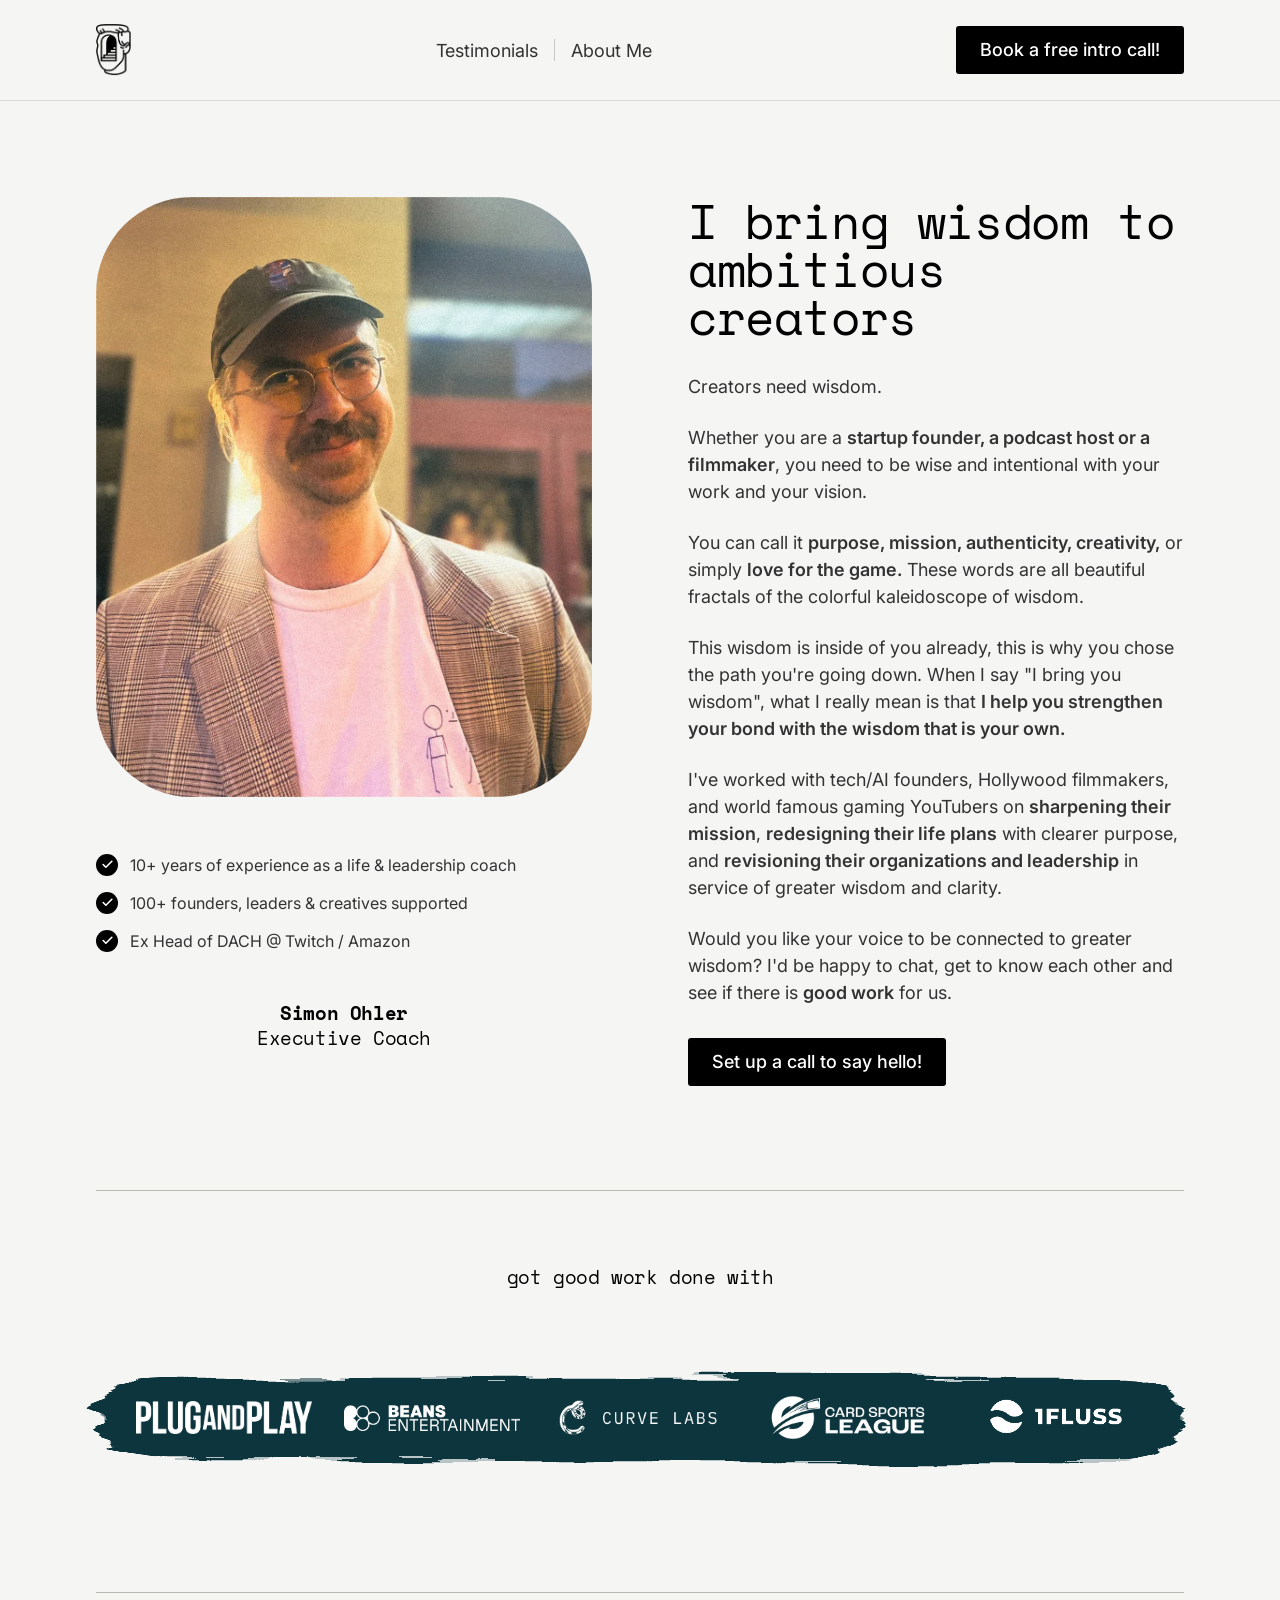
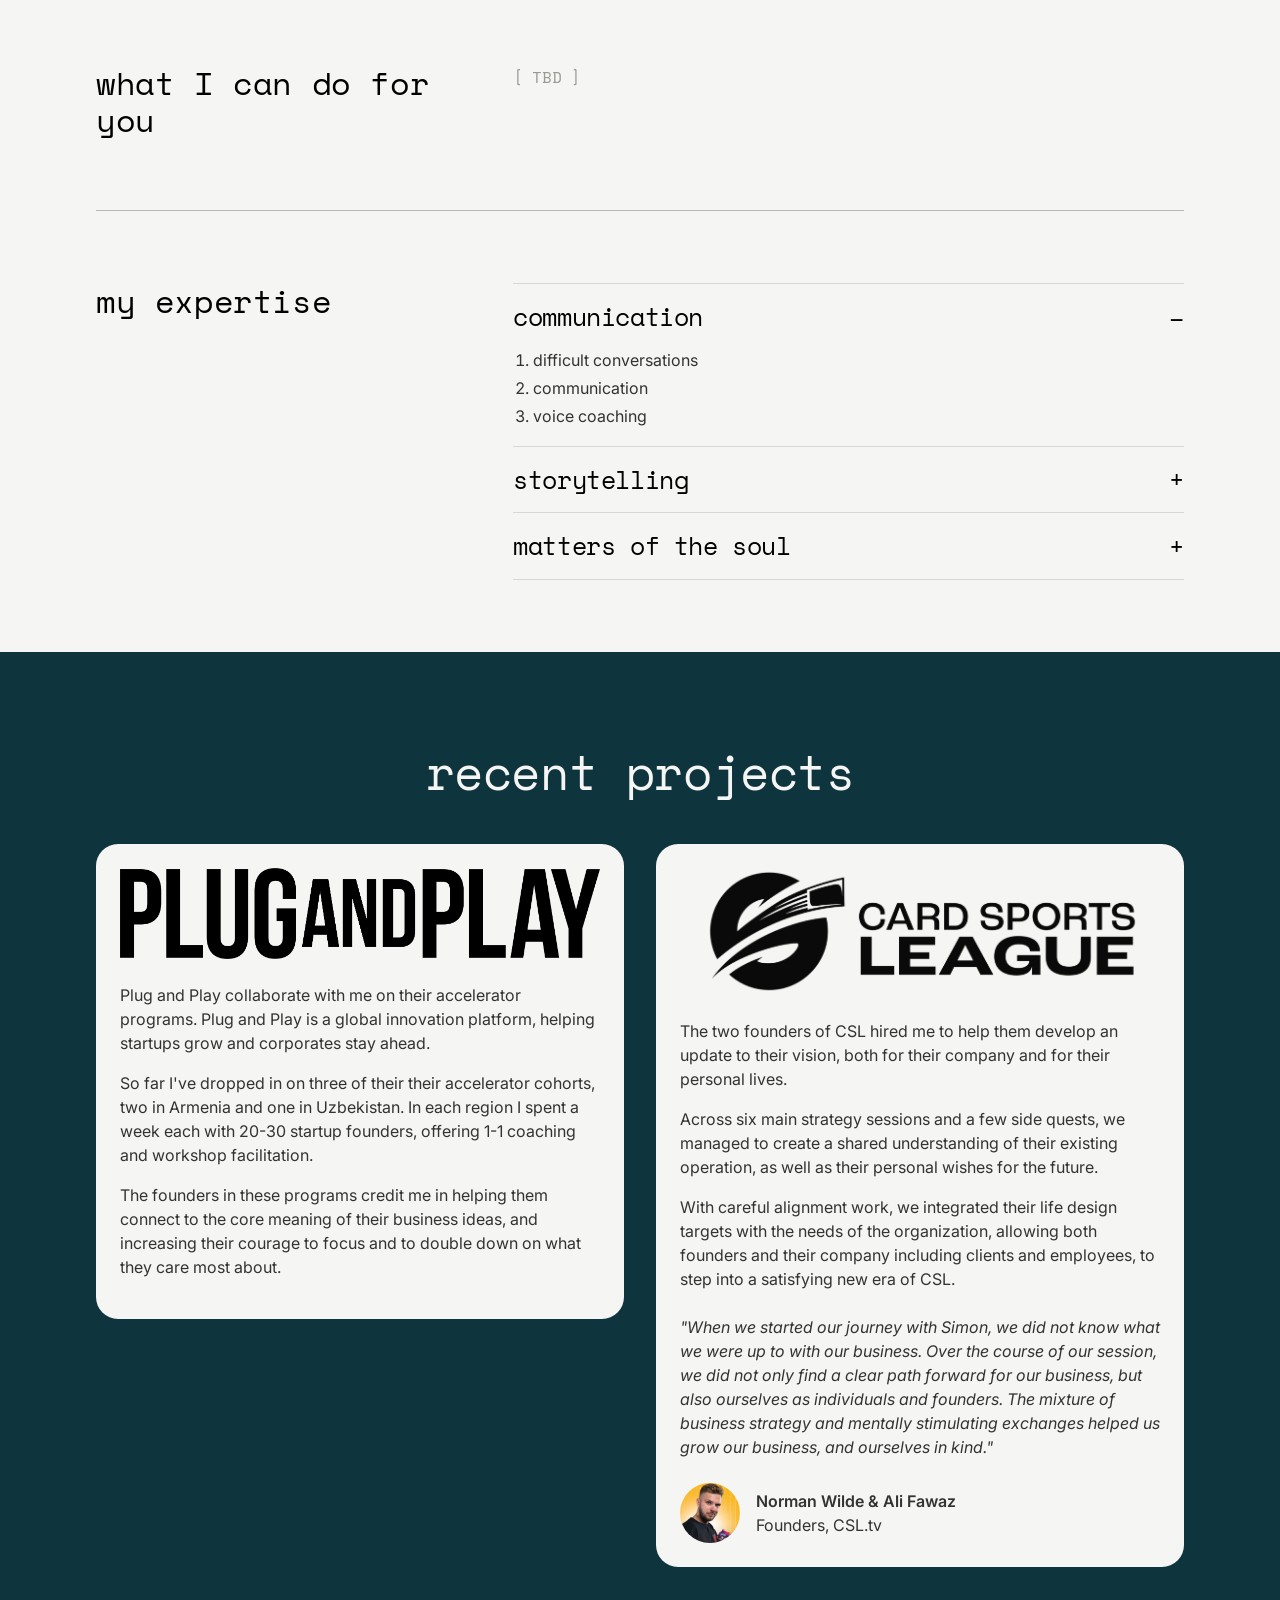
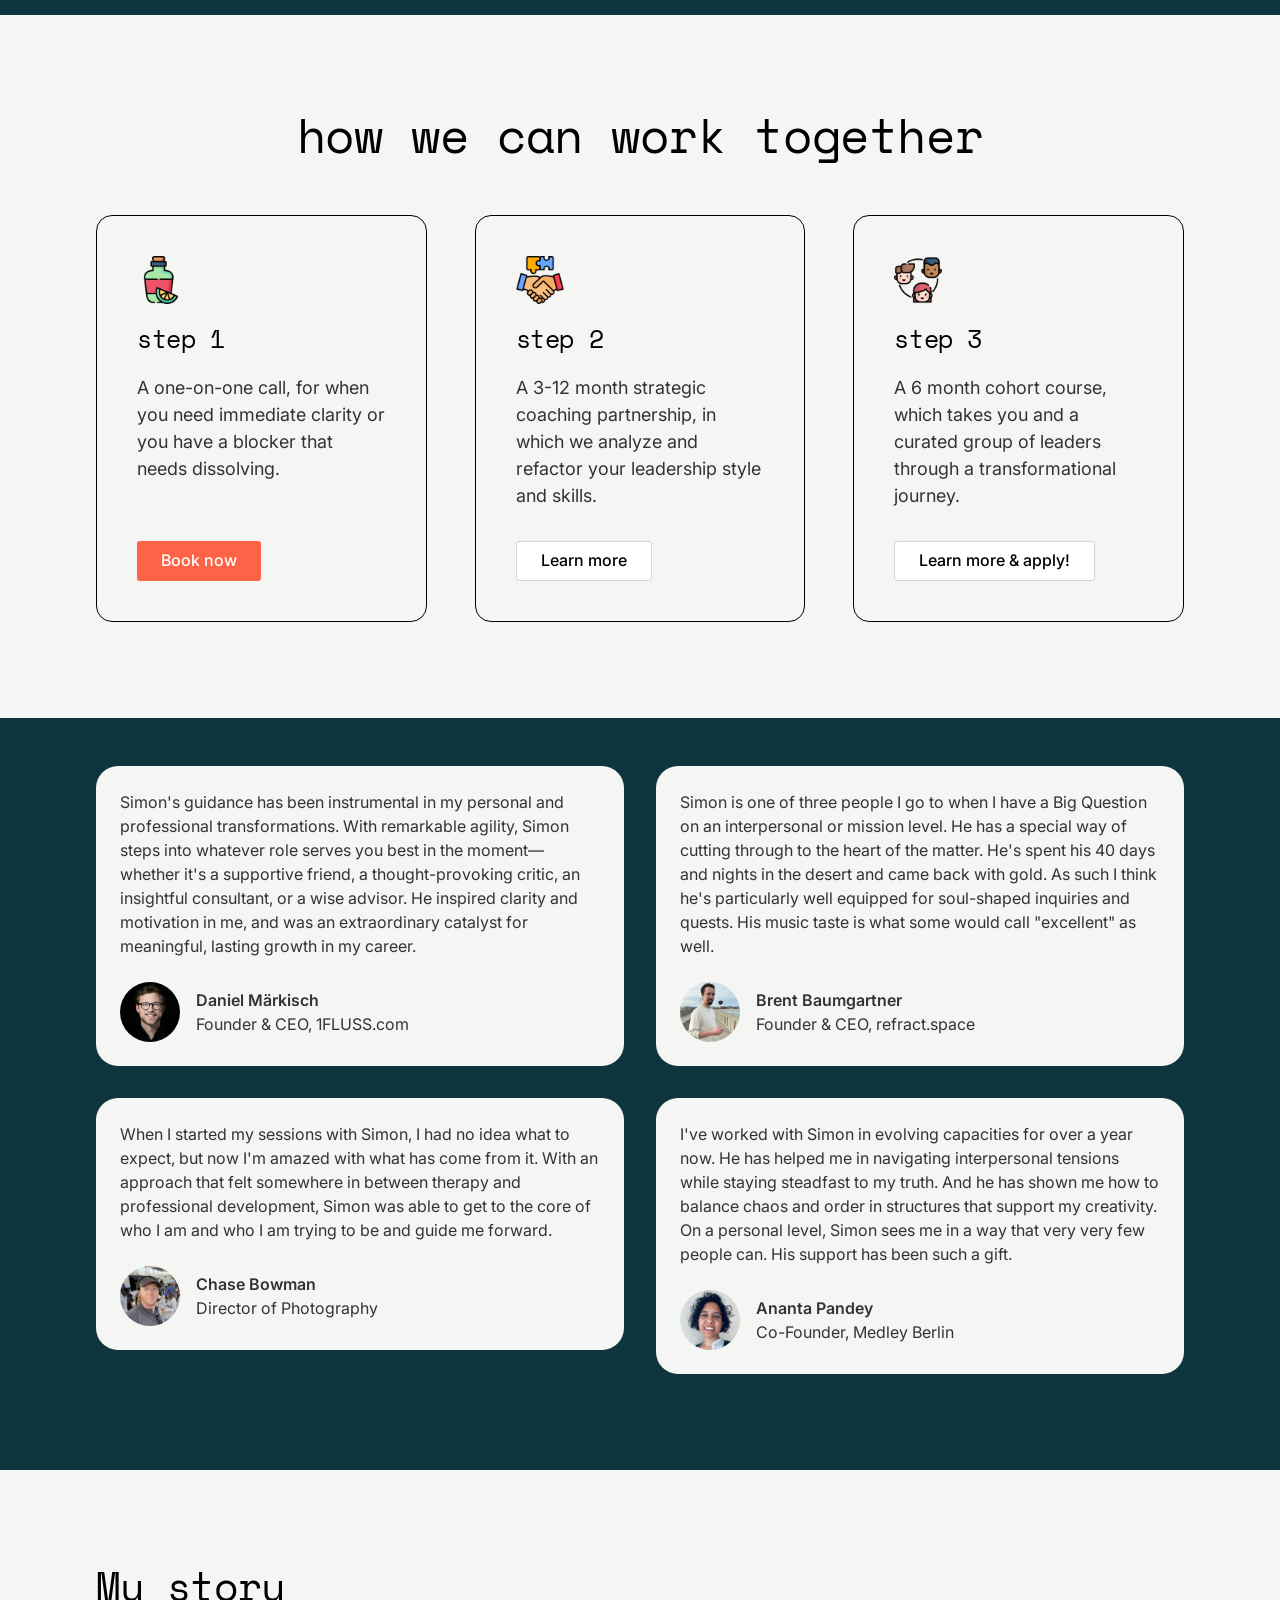
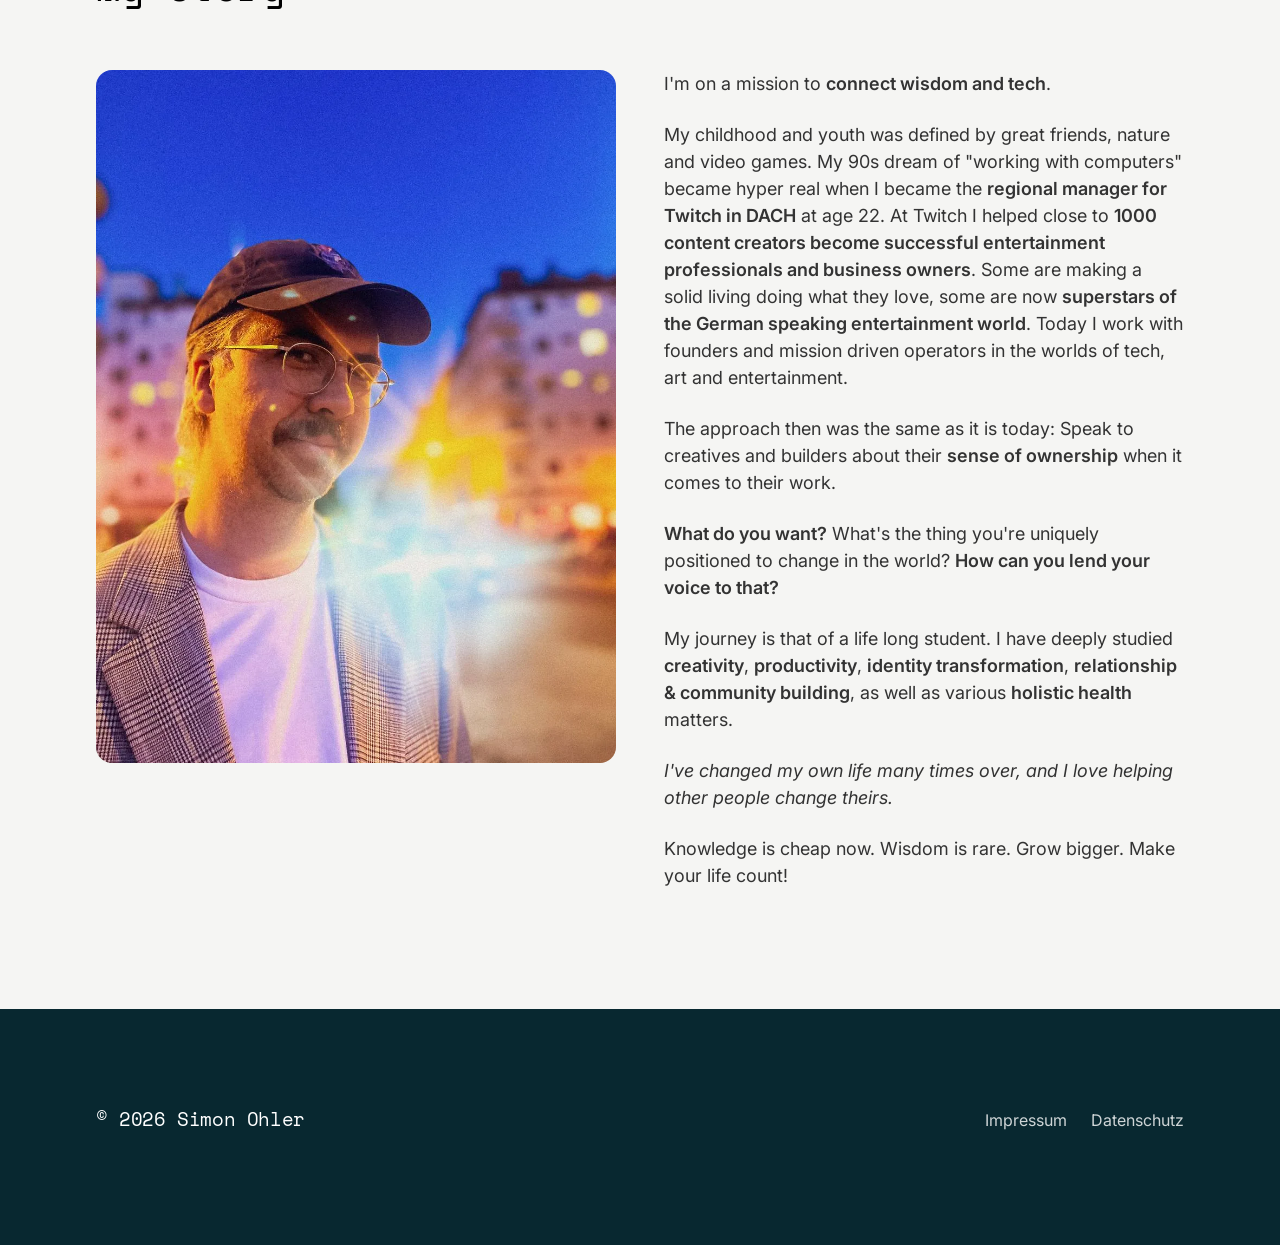
==== commit d0614670: "Client logos white on a painted brushstroke Two overlapping rounded rects run through an feTurbulenc" ====
--- a/index.html
+++ b/index.html
@@ -65,12 +65,32 @@
     <div class="container">
       <hr class="rule">
       <p class="logos-label">got good work done with</p>
-      <div class="logo-row">
-        <a href="https://www.plugandplaytechcenter.com/"><img src="assets/logo-plugandplay.png" alt="Plug and Play"></a>
-        <a href="https://beans.de/"><img src="assets/logo-beans.png" alt="Beans Entertainment"></a>
-        <a href="https://www.curvelabs.eu/"><img src="assets/logo-curvelabs.png" alt="Curve Labs"></a>
-        <a href="https://www.csl.tv/"><img src="assets/logo-csl.png" alt="Card Sports League"></a>
-        <a href="https://www.1fluss.com/"><img src="assets/logo-1fluss.png" alt="1FLUSS"></a>
+
+      <div class="logo-band">
+        <svg class="brush" viewBox="0 0 1200 240" preserveAspectRatio="none" aria-hidden="true" focusable="false">
+          <defs>
+            <filter id="brushEdge" x="-12%" y="-40%" width="124%" height="180%">
+              <feTurbulence type="fractalNoise" baseFrequency="0.005 0.045" numOctaves="4" seed="11" result="noise"/>
+              <feDisplacementMap in="SourceGraphic" in2="noise" scale="38" xChannelSelector="R" yChannelSelector="G"/>
+            </filter>
+            <filter id="brushEdgeSoft" x="-12%" y="-40%" width="124%" height="180%">
+              <feTurbulence type="fractalNoise" baseFrequency="0.009 0.06" numOctaves="3" seed="4" result="noise2"/>
+              <feDisplacementMap in="SourceGraphic" in2="noise2" scale="26" xChannelSelector="R" yChannelSelector="G"/>
+            </filter>
+          </defs>
+          <g fill="#0e343e">
+            <rect x="34" y="66" width="1132" height="108" rx="54" filter="url(#brushEdgeSoft)" opacity=".55"/>
+            <rect x="26" y="58" width="1148" height="124" rx="62" filter="url(#brushEdge)"/>
+          </g>
+        </svg>
+
+        <div class="logo-row">
+          <a href="https://www.plugandplaytechcenter.com/"><img src="assets/logo-plugandplay.png" alt="Plug and Play"></a>
+          <a href="https://beans.de/"><img src="assets/logo-beans.png" alt="Beans Entertainment"></a>
+          <a href="https://www.curvelabs.eu/"><img src="assets/logo-curvelabs.png" alt="Curve Labs"></a>
+          <a href="https://www.csl.tv/"><img src="assets/logo-csl.png" alt="Card Sports League"></a>
+          <a href="https://www.1fluss.com/"><img src="assets/logo-1fluss.png" alt="1FLUSS"></a>
+        </div>
       </div>
     </div>
   </section>
--- a/styles.css
+++ b/styles.css
@@ -173,13 +173,32 @@
   margin-bottom: 48px;
 }
 
+.logo-band {
+  position: relative;
+  padding: 44px 40px;
+}
+
+.brush {
+  position: absolute;
+  top: 0;
+  left: -24px;
+  width: calc(100% + 48px);
+  height: 100%;
+  z-index: 0;
+  pointer-events: none;
+  overflow: visible;
+}
+
 .logo-row {
+  position: relative;
+  z-index: 1;
   display: flex;
   align-items: center;
   justify-content: space-between;
   gap: 32px;
   flex-wrap: wrap;
 }
+.logo-row img { filter: brightness(0) invert(1); }
 .logo-row a {
   flex: 1 1 0;
   max-width: 192px;
@@ -494,6 +513,7 @@
   .story-heading { font-size: 32px; margin-bottom: 40px; }
   .rule { margin-bottom: 48px; }
 
+  .logo-band { padding: 36px 24px; }
   .logo-row { justify-content: center; gap: 32px 40px; }
   .logo-row a { flex: 0 0 auto; width: 140px; }
 }
